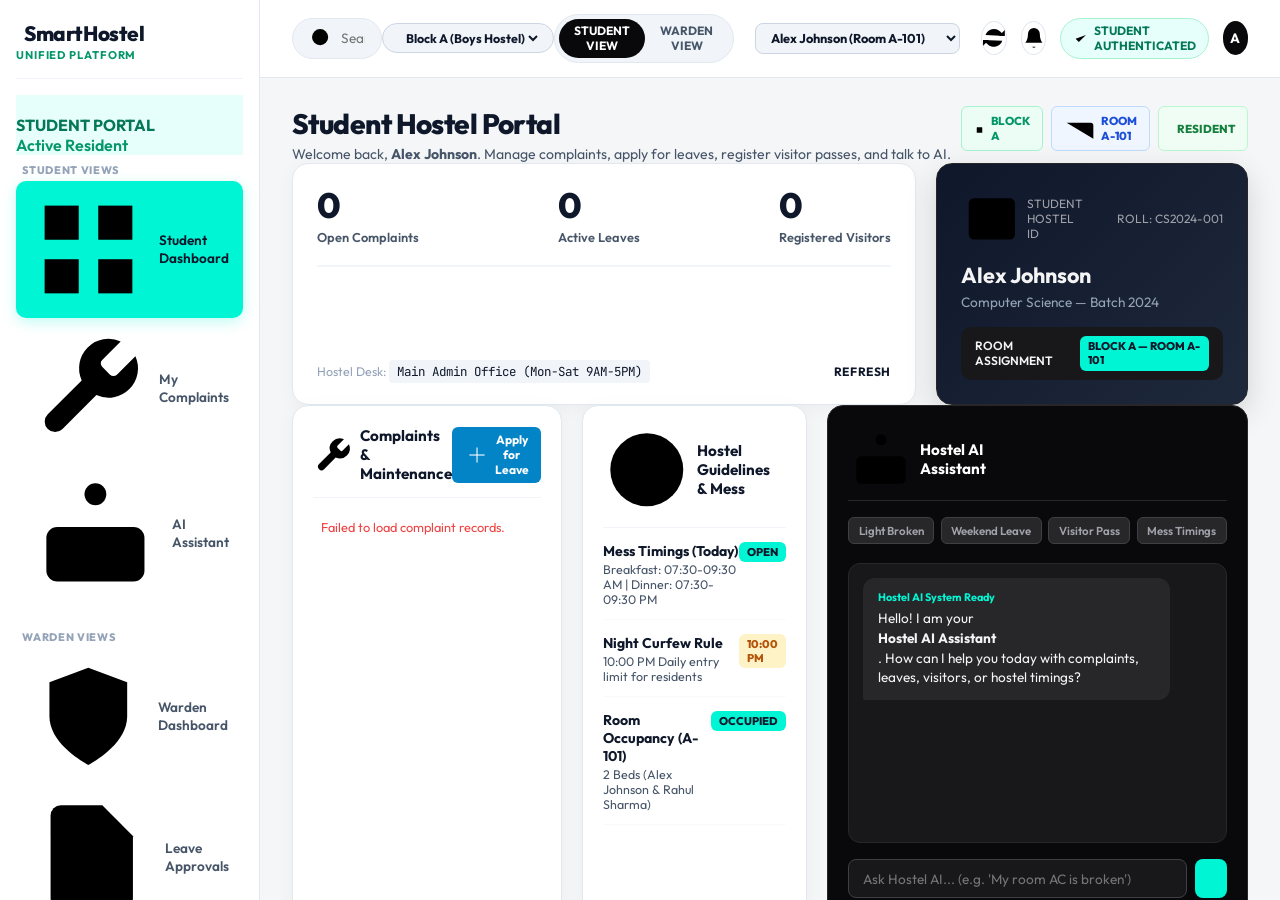
==== templates/index.html @ 500018ec "Fix warden login session persistence in localStorage so warden credentials open Warden Dashboard" ====
<!DOCTYPE html>
<html lang="en">
<head>
    <meta charset="UTF-8">
    <meta name="viewport" content="width=device-width, initial-scale=1.0">
    <title>Smart Hostel Management System - Enterprise Platform</title>
    <link rel="stylesheet" href="/static/css/style.css">
    <link rel="stylesheet" href="/static/css/dashboard.css">
</head>
<body>

    <div class="hsm-wrapper">
        <!-- Sidebar Navigation -->
        <aside class="hsm-sidebar">
            <div class="sidebar-brand">
                <a href="/" class="brand-title" style="text-decoration:none;">
                    <span style="color: var(--mint-dark); display: inline-flex;">
                        <svg class="svg-icon icon-lg" viewBox="0 0 24 24"><path d="M3 21h18M3 7v14M21 7v14M6 21V10a1 1 0 0 1 1-1h10a1 1 0 0 1 1 1v11M9 13h2v3H9zM13 13h2v3h-2zM9 6V4a1 1 0 0 1 1-1h4a1 1 0 0 1 1 1v2"/></svg>
                    </span>
                    <span style="color:var(--text-primary);">SmartHostel</span>
                </a>
                <div class="brand-sub">Unified Platform</div>
            </div>

            <!-- Profile Summary Box -->
            <div class="vault-status-box" id="sidebarProfileBox" style="background: var(--mint-light-bg); border-color: #a7f3d0;">
                <div class="vault-icon" id="sidebarProfileIcon" style="color: var(--mint-dark); display: inline-flex;">
                    <svg class="svg-icon icon-lg" viewBox="0 0 24 24"><path d="M22 10v6M2 10l10-5 10 5-10 5z"/><path d="M6 12v5c3 3 9 3 12 0v-5"/></svg>
                </div>
                <div class="vault-info">
                    <h4 id="sidebarProfileTitle" style="color: var(--mint-pill-text);">STUDENT PORTAL</h4>
                    <p id="sidebarProfileSub" style="color: var(--mint-dark); font-weight: 600;">Active Resident</p>
                </div>
            </div>

            <nav class="sidebar-nav">
                <div id="sidebarStudentNavGroup">
                    <div style="font-size:0.68rem; font-weight:800; color:var(--text-muted); letter-spacing:0.06em; margin:0.5rem 0 0.2rem 0.4rem; text-transform:uppercase;">Student Views</div>
                    <a href="javascript:void(0)" class="nav-link active" id="nav-student-dashboard" onclick="switchMainView('student', 'dashboard', this)" data-tooltip="Student Dashboard & Chat Assistant">
                        <svg class="svg-icon" viewBox="0 0 24 24"><rect x="3" y="3" width="7" height="7"/><rect x="14" y="3" width="7" height="7"/><rect x="14" y="14" width="7" height="7"/><rect x="3" y="14" width="7" height="7"/></svg>
                        <span>Student Dashboard</span>
                    </a>
                    <a href="javascript:void(0)" class="nav-link" id="nav-student-complaints" onclick="switchMainView('student', 'complaints', this)" data-tooltip="My Complaints">
                        <svg class="svg-icon" viewBox="0 0 24 24"><path d="M14.7 6.3a1 1 0 0 0 0 1.4l1.6 1.6a1 1 0 0 0 1.4 0l3.77-3.77a6 6 0 0 1-7.94 7.94l-6.91 6.91a2.12 2.12 0 0 1-3-3l6.91-6.91a6 6 0 0 1 7.94-7.94l-3.76 3.76z"/></svg>
                        <span>My Complaints</span>
                    </a>
                    <a href="javascript:void(0)" class="nav-link" id="nav-student-chat" onclick="switchMainView('student', 'chat', this)" data-tooltip="AI Assistant Console">
                        <svg class="svg-icon" viewBox="0 0 24 24"><rect x="3" y="11" width="18" height="10" rx="2"/><circle cx="12" cy="5" r="2"/><path d="M12 7v4M8 15h.01M16 15h.01"/></svg>
                        <span>AI Assistant</span>
                    </a>
                </div>

                <div id="sidebarWardenNavGroup">
                    <div style="font-size:0.68rem; font-weight:800; color:var(--text-muted); letter-spacing:0.06em; margin:1rem 0 0.2rem 0.4rem; text-transform:uppercase;">Warden Views</div>
                    <a href="javascript:void(0)" class="nav-link" id="nav-warden-complaints" onclick="switchMainView('warden', 'complaints', this)" data-tooltip="Warden Overview & Analytics">
                        <svg class="svg-icon" viewBox="0 0 24 24"><path d="M12 22s8-4 8-10V5l-8-3-8 3v7c0 6 8 10 8 10z"/></svg>
                        <span>Warden Dashboard</span>
                    </a>
                    <a href="javascript:void(0)" class="nav-link" id="nav-warden-leaves" onclick="switchMainView('warden', 'leaves', this)" data-tooltip="Approve/Reject Student Leaves">
                        <svg class="svg-icon" viewBox="0 0 24 24"><path d="M14 2H6a2 2 0 0 0-2 2v16a2 2 0 0 0 2 2h12a2 2 0 0 0 2-2V8z"/><polyline points="14 2 14 8 20 8"/><line x1="16" y1="13" x2="8" y2="13"/><line x1="16" y1="17" x2="8" y2="17"/></svg>
                        <span>Leave Approvals</span>
                    </a>
                    <a href="javascript:void(0)" class="nav-link" id="nav-warden-visitors" onclick="switchMainView('warden', 'visitors', this)" data-tooltip="Visitor Gate Passes & Security">
                        <svg class="svg-icon" viewBox="0 0 24 24"><path d="M17 21v-2a4 4 0 0 0-4-4H5a4 4 0 0 0-4 4v2"/><circle cx="9" cy="7" r="4"/><path d="M23 21v-2a4 4 0 0 0-3-3.87"/><path d="M16 3.13a4 4 0 0 1 0 7.75"/></svg>
                        <span>Visitor Security Logs</span>
                    </a>
                    <a href="javascript:void(0)" class="nav-link" id="nav-warden-rooms" onclick="switchMainView('warden', 'rooms', this)" data-tooltip="Room Capacity & Allocation">
                        <svg class="svg-icon" viewBox="0 0 24 24"><path d="M2 4v16M2 8h18a2 2 0 0 1 2 2v10M2 17h20M6 8v9"/></svg>
                        <span>Room Allocations</span>
                    </a>
                    <a href="javascript:void(0)" class="nav-link" id="nav-warden-logs" onclick="switchMainView('warden', 'logs', this)" data-tooltip="AI Agent Audit Logs">
                        <svg class="svg-icon" viewBox="0 0 24 24"><circle cx="12" cy="12" r="10"/><polyline points="12 6 12 12 16 14"/></svg>
                        <span>AI Audit Logs</span>
                    </a>
                    <a href="javascript:void(0)" class="nav-link" id="nav-warden-students" onclick="switchMainView('warden', 'students', this)" data-tooltip="Student Directory & Dataset Upload">
                        <svg class="svg-icon" viewBox="0 0 24 24"><path d="M17 21v-2a4 4 0 0 0-4-4H5a4 4 0 0 0-4 4v2"/><circle cx="9" cy="7" r="4"/><path d="M23 21v-2a4 4 0 0 0-3-3.87"/><path d="M16 3.13a4 4 0 0 1 0 7.75"/></svg>
                        <span>Student Directory</span>
                    </a>
                    <a href="javascript:void(0)" class="nav-link report-nav-btn" id="nav-warden-report" onclick="openReportModal()" data-tooltip="Download PDF Reports by Date Range" style="background: rgba(16, 185, 129, 0.1); border: 1px solid rgba(16, 185, 129, 0.3); color: #059669; font-weight: 700; margin-top: 0.5rem;">
                        <svg class="svg-icon" viewBox="0 0 24 24" style="stroke: #059669;"><path d="M14 2H6a2 2 0 0 0-2 2v16a2 2 0 0 0 2 2h12a2 2 0 0 0 2-2V8z"/><polyline points="14 2 14 8 20 8"/><line x1="12" y1="18" x2="12" y2="12"/><polyline points="9 15 12 18 15 15"/></svg>
                        <span>Generate PDF Report</span>
                    </a>
                </div>
            </nav>



            <div class="sidebar-footer">
                <button class="btn-dark-action" onclick="resetDemoData()" data-tooltip="Reload Database Records">
                    <svg class="svg-icon" viewBox="0 0 24 24"><polyline points="23 4 23 10 17 10"/><polyline points="1 20 1 14 7 14"/><path d="M3.51 9a9 9 0 0 1 14.85-3.36L23 10M1 14l4.64 4.36A9 9 0 0 0 20.49 15"/></svg>
                    <span>Reset Database</span>
                </button>
                <a href="/login" onclick="localStorage.removeItem('shms_user')" class="footer-link" data-tooltip="Switch User / Sign In to Platform" style="margin-top:0.4rem; text-decoration:none; display:flex; align-items:center; gap:0.4rem;">
                    <svg class="svg-icon" viewBox="0 0 24 24"><path d="M15 3h4a2 2 0 0 1 2 2v14a2 2 0 0 1-2 2h-4"/><polyline points="10 17 15 12 10 7"/><line x1="15" y1="12" x2="3" y2="12"/></svg>
                    <span>Sign In / Switch Role</span>
                </a>
            </div>
        </aside>

        <!-- Main Content Canvas -->
        <main class="hsm-main">
            
            <!-- Top Navigation Bar -->
            <header class="hsm-topbar">
                <div class="search-pill">
                    <svg class="svg-icon" viewBox="0 0 24 24"><circle cx="11" cy="11" r="8"/><line x1="21" y1="21" x2="16.65" y2="16.65"/></svg>
                    <input type="text" id="globalSearch" placeholder="Search complaints, leave records, visitors, FAQs...">
                </div>

                <!-- Hostel Block Selector -->
                <div class="tenant-select-pill" data-tooltip="Select Campus Hostel Block">
                    <svg class="svg-icon" viewBox="0 0 24 24"><path d="M18 20V6a2 2 0 0 0-2-2H8a2 2 0 0 0-2 2v14M2 20h20M10 12h4M10 16h4"/></svg>
                    <select id="tenantSelect">
                        <option value="main" selected>Block A (Boys Hostel)</option>
                        <option value="north">Block B (Boys Hostel)</option>
                        <option value="west">Block C (Girls Hostel)</option>
                    </select>
                </div>

                <!-- Mode Switcher Pill -->
                <div class="topbar-actions">
                    <div class="role-switcher-pill" id="topbarRoleSwitcher">
                        <button class="role-option active" id="btnModeStudent" onclick="switchMainView('student')">STUDENT VIEW</button>
                        <button class="role-option" id="btnModeWarden" onclick="switchMainView('warden')">WARDEN VIEW</button>
                    </div>

                    <!-- Student Switcher (Visible in Student Mode) -->
                    <div class="student-selector-wrapper" id="studentSelectWrap" style="margin: 0 0.5rem;" data-tooltip="Switch Active Student Resident Profile">
                        <select id="studentSelect" style="background:#f1f5f9; border:1px solid #cbd5e1; padding:0.35rem 0.7rem; border-radius:8px; font-size:0.8rem; font-weight:700; outline:none; cursor:pointer; color: #0f172a;">
                            <option value="1" selected>Alex Johnson (Room A-101)</option>
                            <option value="2">Rahul Sharma (Room A-101)</option>
                            <option value="3">Priya Patel (Room A-102)</option>
                            <option value="5">David Chen (Room A-103)</option>
                            <option value="8">Arjun Verma (Room B-101)</option>
                        </select>
                    </div>

                    <button class="icon-btn" id="refreshBtn" data-tooltip="Refresh System Data">
                        <svg class="svg-icon" viewBox="0 0 24 24"><polyline points="23 4 23 10 17 10"/><polyline points="1 20 1 14 7 14"/><path d="M3.51 9a9 9 0 0 1 14.85-3.36L23 10M1 14l4.64 4.36A9 9 0 0 0 20.49 15"/></svg>
                    </button>

                    <button class="icon-btn" data-tooltip="Notifications">
                        <svg class="svg-icon" viewBox="0 0 24 24"><path d="M18 8A6 6 0 0 0 6 8c0 7-3 9-3 9h18s-3-2-3-9"/><path d="M13.73 21a2 2 0 0 1-3.46 0"/></svg>
                    </button>

                    <div class="badge-verified" id="topAuthBadge" data-tooltip="Identity Authenticated">
                        <svg class="svg-icon icon-sm" viewBox="0 0 24 24"><polyline points="20 6 9 17 4 12"/></svg>
                        <span id="topAuthText">STUDENT AUTHENTICATED</span>
                    </div>

                    <div class="user-avatar-circle" id="userAvatar">A</div>
                </div>
            </header>

            <!-- Main Canvas Body -->
            <div class="hsm-body">
                
                <!-- ==================== VIEW 1: STUDENT PORTAL ==================== -->
                <div id="viewStudent" class="view-section">
                    
                    <!-- Title & Status Row -->
                    <div class="dashboard-title-row">
                        <div class="title-group">
                            <h1>Student Hostel Portal</h1>
                            <p>Welcome back, <strong id="studentName">Alex Johnson</strong>. Manage complaints, apply for leaves, register visitor passes, and talk to AI.</p>
                        </div>

                        <div class="security-tags">
                            <span class="sec-tag" style="background:#ecfdf5; border-color:#a7f3d0; color:#059669; font-weight:800;">
                                <svg class="svg-icon icon-sm" viewBox="0 0 24 24"><path d="M3 21h18M3 7v14M21 7v14M6 21V10a1 1 0 0 1 1-1h10a1 1 0 0 1 1 1v11"/></svg>
                                BLOCK A
                            </span>
                            <span class="sec-tag" style="background:#eff6ff; border-color:#bfdbfe; color:#1d4ed8; font-weight:800;">
                                <svg class="svg-icon icon-sm" viewBox="0 0 24 24"><path d="M2 4v16M2 8h18a2 2 0 0 1 2 2v10M2 17h20M6 8v9"/></svg>
                                ROOM A-101
                            </span>
                            <span class="sec-tag" style="background:#f0fdf4; border-color:#bbf7d0; color:#15803d; font-weight:800;">
                                <svg class="svg-icon icon-sm" viewBox="0 0 24 24"><circle cx="12" cy="12" r="10"/><path d="M12 8v4l3 3"/></svg>
                                RESIDENT
                            </span>
                        </div>
                    </div>

                    <!-- Top Hero Grid (Stats + Student ID Card) -->
                    <div class="top-hero-grid">
                        
                        <!-- Left Hero Stats Card -->
                        <div class="hero-stats-card">
                            <div class="stats-inline-row">
                                <div class="stat-item">
                                    <h2 id="complaintsCnt">0</h2>
                                    <p>Open Complaints</p>
                                </div>
                                <div class="stat-item">
                                    <h2 id="leavesCnt">0</h2>
                                    <p>Active Leaves</p>
                                </div>
                                <div class="stat-item">
                                    <h2 id="visitorsCnt">0</h2>
                                    <p>Registered Visitors</p>
                                </div>
                            </div>

                            <div class="sig-row">
                                <div>
                                    <span>Hostel Desk: </span>
                                    <span class="sig-code" style="background:#f1f5f9; color:#0f172a; padding:0.2rem 0.5rem; border-radius:4px;">Main Admin Office (Mon-Sat 9AM-5PM)</span>
                                </div>
                                <button class="btn-text-action" onclick="loadStudentPortalData(true)" data-tooltip="Re-fetch student metrics">REFRESH</button>
                            </div>
                        </div>

                        <!-- Right Hostel Student ID Card -->
                        <div class="hero-key-card" style="background: linear-gradient(135deg, #0f172a 0%, #1e293b 100%);">
                            <div class="key-card-header">
                                <span style="display:inline-flex; align-items:center; gap:0.3rem;">
                                    <svg class="svg-icon" viewBox="0 0 24 24"><rect x="3" y="4" width="18" height="16" rx="2"/><circle cx="9" cy="10" r="2"/><line x1="15" y1="8" x2="19" y2="8"/><line x1="15" y1="12" x2="19" y2="12"/><line x1="7" y1="16" x2="17" y2="16"/></svg>
                                    STUDENT HOSTEL ID
                                </span>
                                <span>ROLL: CS2024-001</span>
                            </div>

                            <div class="key-card-body">
                                <h3 id="cardStudentName">Alex Johnson</h3>
                                <p style="color:#94a3b8; font-size:0.85rem; margin-top:0.2rem;">Computer Science — Batch 2024</p>
                            </div>

                            <div class="key-card-footer">
                                <span>ROOM ASSIGNMENT</span>
                                <span class="badge-mint-tag">BLOCK A — ROOM A-101</span>
                            </div>
                        </div>
                    </div>

                    <!-- 3 Column Content Grid -->
                    <div class="hsm-grid-3">
                        
                        <!-- Card 1: My Complaints & Leaves -->
                        <div class="hsm-card">
                            <div class="card-head" style="display: flex; justify-content: space-between; align-items: center;">
                                <h3 style="display:inline-flex; align-items:center; gap:0.4rem;">
                                    <svg class="svg-icon" viewBox="0 0 24 24"><path d="M14.7 6.3a1 1 0 0 0 0 1.4l1.6 1.6a1 1 0 0 0 1.4 0l3.77-3.77a6 6 0 0 1-7.94 7.94l-6.91 6.91a2.12 2.12 0 0 1-3-3l6.91-6.91a6 6 0 0 1 7.94-7.94l-3.76 3.76z"/></svg>
                                    Complaints & Maintenance
                                </h3>
                                <button class="btn-action" onclick="openStudentLeaveModal()" style="background: #0284c7; color: #ffffff; border: none; font-weight: 700; display: inline-flex; align-items: center; gap: 0.3rem; padding: 0.35rem 0.75rem; border-radius: 6px; cursor: pointer;" data-tooltip="Apply for home leave or outing pass">
                                    <svg class="svg-icon icon-sm" viewBox="0 0 24 24" style="stroke: white;"><line x1="12" y1="5" x2="12" y2="19"/><line x1="5" y1="12" x2="19" y2="12"/></svg>
                                    <span>Apply for Leave</span>
                                </button>
                            </div>
                            <div class="item-list" id="complaintItemsList">
                                <div class="skeleton-row skeleton"></div>
                                <div class="skeleton-row skeleton"></div>
                            </div>
                        </div>


                        <!-- Card 2: Hostel Guidelines & Mess Timings -->
                        <div class="hsm-card">
                            <div class="card-head">
                                <h3 style="display:inline-flex; align-items:center; gap:0.4rem;">
                                    <svg class="svg-icon" viewBox="0 0 24 24"><circle cx="12" cy="12" r="10"/><line x1="12" y1="16" x2="12" y2="12"/><line x1="12" y1="8" x2="12.01" y2="8"/></svg>
                                    Hostel Guidelines & Mess
                                </h3>
                            </div>
                            <div class="item-list" id="hostelSpecsList">
                                <div class="item-row">
                                    <div class="item-main">
                                        <h5>Mess Timings (Today)</h5>
                                        <p>Breakfast: 07:30-09:30 AM | Dinner: 07:30-09:30 PM</p>
                                    </div>
                                    <span class="badge-mint-tag">OPEN</span>
                                </div>
                                <div class="item-row">
                                    <div class="item-main">
                                        <h5>Night Curfew Rule</h5>
                                        <p>10:00 PM Daily entry limit for residents</p>
                                    </div>
                                    <span class="badge-mint-tag" style="background:#fef3c7; color:#b45309;">10:00 PM</span>
                                </div>
                                <div class="item-row">
                                    <div class="item-main">
                                        <h5>Room Occupancy (A-101)</h5>
                                        <p>2 Beds (Alex Johnson & Rahul Sharma)</p>
                                    </div>
                                    <span class="badge-mint-tag">OCCUPIED</span>
                                </div>
                            </div>
                        </div>

                        <!-- Card 3: AI Assistant Console -->
                        <div class="ai-partner-card">
                            <div class="card-head" style="border-bottom: 1px solid #27272a; margin-bottom: 0; padding-bottom: 0.5rem;">
                                <h3 style="color:#ffffff; display:inline-flex; align-items:center; gap:0.4rem;">
                                    <svg class="svg-icon" viewBox="0 0 24 24"><rect x="3" y="11" width="18" height="10" rx="2"/><circle cx="12" cy="5" r="2"/><path d="M12 7v4M8 15h.01M16 15h.01"/></svg>
                                    Hostel AI Assistant
                                </h3>
                            </div>

                            <!-- Quick Prompt Chips -->
                            <div class="quick-chips-row">
                                <button class="chip-mini" onclick="sendQuickPrompt('My room light is not working.')" data-tooltip="Quick file complaint">Light Broken</button>
                                <button class="chip-mini" onclick="sendQuickPrompt('Apply leave for this weekend.')" data-tooltip="Quick apply leave">Weekend Leave</button>
                                <button class="chip-mini" onclick="sendQuickPrompt('My parents are visiting tomorrow.')" data-tooltip="Quick visitor pass">Visitor Pass</button>
                                <button class="chip-mini" onclick="sendQuickPrompt('What are today\'s mess timings?')" data-tooltip="Ask mess timings">Mess Timings</button>
                            </div>

                            <!-- Chat Output Box -->
                            <div class="ai-chat-box" id="aiChatBox">
                                <div class="chat-msg agent">
                                    <div class="chat-meta">Hostel AI System Ready</div>
                                    Hello! I am your <strong>Hostel AI Assistant</strong>. How can I help you today with complaints, leaves, visitors, or hostel timings?
                                </div>
                            </div>

                            <!-- Chat Input Bar -->
                            <div class="ai-input-bar">
                                <input type="text" id="aiInput" placeholder="Ask Hostel AI... (e.g. 'My room AC is broken')">
                                <button id="aiSendBtn" data-tooltip="Send message to AI assistant">
                                    <svg class="svg-icon" viewBox="0 0 24 24"><line x1="22" y1="2" x2="11" y2="13"/><polygon points="22 2 15 22 11 13 2 9 22 2"/></svg>
                                </button>
                            </div>
                        </div>

                    </div>

                    <!-- Announcement & Activity Row -->
                    <div class="hsm-grid-3" style="grid-template-columns: 2fr 1fr;">
                        <div class="alert-banner-card" style="background:#eff6ff; border-color:#bfdbfe;">
                            <div class="alert-info-box">
                                <div class="alert-icon-wrap" style="background:#dbeafe; color:#1d4ed8;">
                                    <svg class="svg-icon icon-lg" viewBox="0 0 24 24"><path d="M18 8A6 6 0 0 0 6 8c0 7-3 9-3 9h18s-3-2-3-9"/><path d="M13.73 21a2 2 0 0 1-3.46 0"/></svg>
                                </div>
                                <div class="alert-details">
                                    <h4 style="color:#1e40af;">HOSTEL ANNOUNCEMENT: Scheduled Maintenance <span style="font-size:0.75rem; color:#2563eb; font-weight:800;">NOTICE #A-42</span></h4>
                                    <p style="color:#1e3a8a;">Water supply maintenance is scheduled for Block A on Saturday between 10:00 AM and 01:00 PM.</p>
                                </div>
                            </div>
                            <div class="alert-actions">
                                <button class="btn-secondary-outline" style="border-color:#93c5fd; color:#1d4ed8;" onclick="this.parentElement.parentElement.style.display='none'" data-tooltip="Dismiss notice">ACKNOWLEDGE</button>
                            </div>
                        </div>

                        <div class="hsm-card">
                            <div class="card-head">
                                <h3 style="display:inline-flex; align-items:center; gap:0.4rem;">
                                    <svg class="svg-icon" viewBox="0 0 24 24"><polyline points="12 8 12 12 14 14"/><circle cx="12" cy="12" r="10"/></svg>
                                    Recent Activity
                                </h3>
                                <span style="font-size:0.7rem; color:var(--mint-dark); font-weight:800;">Real-time</span>
                            </div>
                            <div class="activity-feed" id="activityFeed">
                                <div class="act-item">
                                    <div class="act-check">
                                        <svg class="svg-icon icon-sm" viewBox="0 0 24 24"><polyline points="20 6 9 17 4 12"/></svg>
                                    </div>
                                    <div class="act-content">
                                        <p>Logged in as student resident</p>
                                        <span class="act-time">Just now</span>
                                    </div>
                                </div>
                            </div>
                        </div>
                    </div>

                </div>

                <!-- ==================== VIEW 2: WARDEN ADMIN PORTAL ==================== -->
                <div id="viewWarden" class="view-section" style="display: none;">
                    
                    <!-- Title Row -->
                    <div class="dashboard-title-row">
                        <div class="title-group">
                            <h1>Warden & Hostel Administration</h1>
                            <p>Real-time oversight of hostel complaints, leave applications, visitor security, and room capacity.</p>
                        </div>

                        <div class="security-tags">
                            <span class="sec-tag" style="background:#ecfdf5; border-color:#a7f3d0; color:#059669; font-weight:800;">
                                <svg class="svg-icon icon-sm" viewBox="0 0 24 24"><path d="M3 21h18M3 7v14M21 7v14M6 21V10a1 1 0 0 1 1-1h10a1 1 0 0 1 1 1v11"/></svg>
                                MAIN CAMPUS HOSTEL
                            </span>
                            <span class="sec-tag" style="background:#eff6ff; border-color:#bfdbfe; color:#1d4ed8; font-weight:800;">
                                <svg class="svg-icon icon-sm" viewBox="0 0 24 24"><circle cx="12" cy="12" r="10"/><polyline points="12 6 12 12 16 14"/></svg>
                                LIVE AUDIT ACTIVE
                            </span>
                        </div>
                    </div>

                    <!-- KPI Metric Cards Grid -->
                    <div class="top-hero-grid" style="grid-template-columns: repeat(4, 1fr);">
                        <div class="hero-stats-card" style="padding: 1.2rem;">
                            <div style="font-size:0.8rem; font-weight:700; color:var(--text-secondary);">OPEN COMPLAINTS</div>
                            <h2 id="statComplaints" style="font-size:2rem; font-weight:800; color:#0f172a; margin-top:0.3rem;">0</h2>
                            <span style="font-size:0.7rem; color:#ef4444; font-weight:700; margin-top:0.3rem;">Action Required</span>
                        </div>

                        <div class="hero-stats-card" style="padding: 1.2rem;">
                            <div style="font-size:0.8rem; font-weight:700; color:var(--text-secondary);">PENDING LEAVES</div>
                            <h2 id="statLeaves" style="font-size:2rem; font-weight:800; color:#0f172a; margin-top:0.3rem;">0</h2>
                            <span style="font-size:0.7rem; color:#d97706; font-weight:700; margin-top:0.3rem;">Awaiting Approval</span>
                        </div>

                        <div class="hero-stats-card" style="padding: 1.2rem;">
                            <div style="font-size:0.8rem; font-weight:700; color:var(--text-secondary);">TODAY'S VISITORS</div>
                            <h2 id="statVisitors" style="font-size:2rem; font-weight:800; color:#0f172a; margin-top:0.3rem;">0</h2>
                            <span style="font-size:0.7rem; color:var(--mint-dark); font-weight:700; margin-top:0.3rem;">Registered Gate Passes</span>
                        </div>

                        <div class="hero-key-card" style="padding: 1.2rem; background: linear-gradient(135deg, #0f172a 0%, #1e293b 100%);">
                            <div style="font-size:0.75rem; color:#a1a1aa; font-weight:700;">ROOM OCCUPANCY</div>
                            <h2 id="statOccupancy" style="font-size:2rem; font-weight:800; color:var(--mint-accent); margin-top:0.3rem;">0%</h2>
                            <span style="font-size:0.7rem; color:#a1a1aa;">Hostel Capacity</span>
                    </div>

                    <!-- Section Tabs -->
                    <div class="tabs-header">
                        <button class="tab-btn active" data-tab="complaints" onclick="switchWardenTab('complaints')">Complaints Management</button>
                        <button class="tab-btn" data-tab="leaves" onclick="switchWardenTab('leaves')">Leave Applications</button>
                        <button class="tab-btn" data-tab="visitors" onclick="switchWardenTab('visitors')">Visitor Logs</button>
                        <button class="tab-btn" data-tab="rooms" onclick="switchWardenTab('rooms')">Room Occupancy & Allocation</button>
                        <button class="tab-btn" data-tab="logs" onclick="switchWardenTab('logs')">AI Agent Chat Audit Logs</button>
                        <button class="tab-btn" data-tab="students" onclick="switchWardenTab('students')">Student Directory & CSV Import</button>
                    </div>


                    <!-- Tab 1: Complaints Table -->
                    <div id="tab-complaints" class="tab-content">
                        <div class="table-container">
                            <table class="data-table">
                                <thead>
                                    <tr>
                                        <th>Complaint ID</th>
                                        <th>Student</th>
                                        <th>Room</th>
                                        <th>Category</th>
                                        <th>Description</th>
                                        <th>Priority</th>
                                        <th>Status</th>
                                        <th>Created At</th>
                                        <th>Actions</th>
                                    </tr>
                                </thead>
                                <tbody id="complaintsTableBody">
                                    <tr><td colspan="9"><div class="skeleton-row skeleton"></div></td></tr>
                                </tbody>
                            </table>
                        </div>
                    </div>

                    <!-- Tab 2: Leaves Table -->
                    <div id="tab-leaves" class="tab-content" style="display: none;">
                        <div class="table-container">
                            <table class="data-table">
                                <thead>
                                    <tr>
                                        <th>Leave ID</th>
                                        <th>Student</th>
                                        <th>Room</th>
                                        <th>Leave Type</th>
                                        <th>Start Date</th>
                                        <th>End Date</th>
                                        <th>Reason</th>
                                        <th>Status</th>
                                        <th>Actions</th>
                                    </tr>
                                </thead>
                                <tbody id="leavesTableBody">
                                    <tr><td colspan="9"><div class="skeleton-row skeleton"></div></td></tr>
                                </tbody>
                            </table>
                        </div>
                    </div>

                    <!-- Tab 3: Visitors Table -->
                    <div id="tab-visitors" class="tab-content" style="display: none;">
                        <div class="table-container">
                            <table class="data-table">
                                <thead>
                                    <tr>
                                        <th>ID</th>
                                        <th>Visitor Name</th>
                                        <th>Contact</th>
                                        <th>Host Student</th>
                                        <th>Room</th>
                                        <th>Visit Date</th>
                                        <th>Visit Time</th>
                                        <th>Purpose</th>
                                        <th>Status</th>
                                        <th>Actions</th>
                                    </tr>
                                </thead>
                                <tbody id="visitorsTableBody">
                                    <tr><td colspan="10"><div class="skeleton-row skeleton"></div></td></tr>
                                </tbody>

                            </table>
                        </div>
                    </div>

                    <!-- Tab 4: Rooms Table -->
                    <div id="tab-rooms" class="tab-content" style="display: none;">
                        <div class="table-container">
                            <table class="data-table">
                                <thead>
                                    <tr>
                                        <th>Room No</th>
                                        <th>Block</th>
                                        <th>Floor</th>
                                        <th>Capacity</th>
                                        <th>Occupied</th>
                                        <th>Status</th>
                                        <th>Amenities</th>
                                    </tr>
                                </thead>
                                <tbody id="roomsTableBody">
                                    <tr><td colspan="7"><div class="skeleton-row skeleton"></div></td></tr>
                                </tbody>
                            </table>
                        </div>
                    </div>

                    <!-- Tab 5: AI Agent Audit Logs Table -->
                    <div id="tab-logs" class="tab-content" style="display: none;">
                        <div class="table-container">
                            <table class="data-table">
                                <thead>
                                    <tr>
                                        <th>Log ID</th>
                                        <th>Student ID</th>
                                        <th>User Input Message</th>
                                        <th>Detected Intent(s)</th>
                                        <th>Agents Invoked</th>
                                        <th>Final Synthesized Response</th>
                                        <th>Timestamp</th>
                                    </tr>
                                </thead>
                                <tbody id="logsTableBody">
                                    <tr><td colspan="7"><div class="skeleton-row skeleton"></div></td></tr>
                                </tbody>
                            </table>
                        </div>
                    </div>

                    <!-- Tab 6: Student Directory & CSV Import -->
                    <div id="tab-students" class="tab-content" style="display: none;">
                        <!-- Student Toolbar -->
                        <div class="student-toolbar" style="display: flex; justify-content: space-between; align-items: center; margin-bottom: 1rem; background: #ffffff; padding: 0.8rem 1rem; border-radius: 12px; border: 1px solid var(--card-border); gap: 1rem; flex-wrap: wrap;">
                            <div style="display: flex; align-items: center; gap: 0.6rem; flex: 1; min-width: 240px; background: #f8fafc; padding: 0.4rem 0.8rem; border-radius: 8px; border: 1px solid #e2e8f0;">
                                <svg class="svg-icon" viewBox="0 0 24 24" style="stroke: #64748b; width:18px; height:18px;"><circle cx="11" cy="11" r="8"/><line x1="21" y1="21" x2="16.65" y2="16.65"/></svg>
                                <input type="text" id="studentSearchInput" onkeyup="filterStudentsTable()" placeholder="Search students by name, roll no, room, or email..." style="width: 100%; border: none; outline: none; background: transparent; font-size: 0.85rem; font-weight: 500; color: #0f172a;">
                            </div>
                            <div style="display: flex; align-items: center; gap: 0.6rem;">
                                <a href="/api/students/sample-csv" download class="btn-action" style="background: #f1f5f9; color: #475569; border: 1px solid #cbd5e1; text-decoration: none; display: inline-flex; align-items: center; gap: 0.4rem; padding: 0.45rem 0.8rem; border-radius: 8px;">
                                    <svg class="svg-icon icon-sm" viewBox="0 0 24 24"><path d="M21 15v4a2 2 0 0 1-2 2H5a2 2 0 0 1-2-2v-4"/><polyline points="7 10 12 15 17 10"/><line x1="12" y1="15" x2="12" y2="3"/></svg>
                                    <span>Sample CSV</span>
                                </a>
                                <button type="button" class="btn-action" onclick="openCsvUploadModal()" style="background: #eff6ff; color: #2563eb; border: 1px solid #bfdbfe; font-weight: 700; display: inline-flex; align-items: center; gap: 0.4rem; padding: 0.45rem 0.8rem; cursor: pointer; border-radius: 8px;">
                                    <svg class="svg-icon icon-sm" viewBox="0 0 24 24"><path d="M21 15v4a2 2 0 0 1-2 2H5a2 2 0 0 1-2-2v-4"/><polyline points="17 8 12 3 7 8"/><line x1="12" y1="3" x2="12" y2="15"/></svg>
                                    <span>Upload CSV Dataset</span>
                                </button>
                                <button type="button" class="btn-action" onclick="openAddStudentModal()" style="background: #059669; color: #ffffff; border: none; font-weight: 700; display: inline-flex; align-items: center; gap: 0.4rem; padding: 0.45rem 0.9rem; cursor: pointer; border-radius: 8px;">
                                    <svg class="svg-icon icon-sm" viewBox="0 0 24 24" style="stroke: white;"><line x1="12" y1="5" x2="12" y2="19"/><line x1="5" y1="12" x2="19" y2="12"/></svg>
                                    <span>+ Add Student</span>
                                </button>
                            </div>
                        </div>

                        <!-- Students Table Container -->
                        <div class="table-container">
                            <table class="data-table">
                                <thead>
                                    <tr>
                                        <th>ID</th>
                                        <th>Roll No</th>
                                        <th>Full Name</th>
                                        <th>Email</th>
                                        <th>Contact</th>
                                        <th>Allocated Room</th>
                                        <th>Status</th>
                                        <th>Actions</th>
                                    </tr>
                                </thead>
                                <tbody id="studentsTableBody">
                                    <tr><td colspan="8"><div class="skeleton-row skeleton"></div></td></tr>
                                </tbody>

                            </table>
                        </div>
                    </div>


                </div>

            </div>
        </main>
    </div>

    <!-- Report Generator Modal -->
    <div id="reportModal" class="modal-overlay" style="display: none; position: fixed; top: 0; left: 0; right: 0; bottom: 0; background: rgba(15, 23, 42, 0.6); backdrop-filter: blur(4px); z-index: 9999; align-items: center; justify-content: center;">
        <div class="modal-card" style="background: #ffffff; border-radius: 16px; width: 90%; max-width: 520px; box-shadow: 0 20px 25px -5px rgba(0,0,0,0.1), 0 10px 10px -5px rgba(0,0,0,0.04); overflow: hidden;">
            <div class="modal-header" style="padding: 1.2rem 1.5rem; border-bottom: 1px solid #e2e8f0; display: flex; align-items: center; justify-content: space-between; background: #f8fafc;">
                <div style="display: flex; align-items: center; gap: 0.6rem;">
                    <div style="background: rgba(16, 185, 129, 0.12); padding: 0.5rem; border-radius: 8px; color: #059669; display: flex;">
                        <svg class="svg-icon icon-lg" viewBox="0 0 24 24"><path d="M14 2H6a2 2 0 0 0-2 2v16a2 2 0 0 0 2 2h12a2 2 0 0 0 2-2V8z"/><polyline points="14 2 14 8 20 8"/><line x1="12" y1="18" x2="12" y2="12"/><polyline points="9 15 12 18 15 15"/></svg>
                    </div>
                    <div>
                        <h3 style="margin: 0; font-size: 1.15rem; color: #0f172a; font-weight: 800;">Generate PDF Report</h3>
                        <p style="margin: 0; font-size: 0.78rem; color: #64748b;">Select date range and category to export PDF document</p>
                    </div>
                </div>
                <button class="modal-close-btn" onclick="closeReportModal()" style="background: none; border: none; font-size: 1.5rem; cursor: pointer; color: #64748b;">&times;</button>
            </div>
            
            <div class="modal-body" style="padding: 1.2rem 1.5rem;">
                <!-- Date Quick Shortcuts -->
                <div style="margin-bottom: 1.2rem;">
                    <label style="font-size: 0.78rem; font-weight: 700; color: #64748b; text-transform: uppercase; letter-spacing: 0.05em; display: block; margin-bottom: 0.4rem;">Quick Range Shortcuts</label>
                    <div style="display: flex; gap: 0.4rem; flex-wrap: wrap;">
                        <button type="button" class="btn-shortcut" onclick="setReportDateShortcut('today')">Today</button>
                        <button type="button" class="btn-shortcut" onclick="setReportDateShortcut('7days')">Last 7 Days</button>
                        <button type="button" class="btn-shortcut active" onclick="setReportDateShortcut('30days')">Last 30 Days</button>
                        <button type="button" class="btn-shortcut" onclick="setReportDateShortcut('month')">This Month</button>
                        <button type="button" class="btn-shortcut" onclick="setReportDateShortcut('all')">All Time</button>
                    </div>
                </div>

                <!-- Custom Date Range Inputs -->
                <div style="display: grid; grid-template-columns: 1fr 1fr; gap: 1rem; margin-bottom: 1.2rem;">
                    <div class="form-group">
                        <label for="reportStartDate" style="font-size: 0.82rem; font-weight: 700; color: #0f172a; margin-bottom: 0.3rem; display: block;">Start Date</label>
                        <input type="date" id="reportStartDate" class="form-input" style="width: 100%; padding: 0.55rem 0.75rem; border: 1px solid #cbd5e1; border-radius: 8px; font-size: 0.85rem; color: #0f172a;">
                    </div>
                    <div class="form-group">
                        <label for="reportEndDate" style="font-size: 0.82rem; font-weight: 700; color: #0f172a; margin-bottom: 0.3rem; display: block;">End Date</label>
                        <input type="date" id="reportEndDate" class="form-input" style="width: 100%; padding: 0.55rem 0.75rem; border: 1px solid #cbd5e1; border-radius: 8px; font-size: 0.85rem; color: #0f172a;">
                    </div>
                </div>

                <!-- Report Category Selection -->
                <div class="form-group" style="margin-bottom: 1.2rem;">
                    <label for="reportCategory" style="font-size: 0.82rem; font-weight: 700; color: #0f172a; margin-bottom: 0.3rem; display: block;">Report Category / Scope</label>
                    <select id="reportCategory" class="form-input" style="width: 100%; padding: 0.55rem 0.75rem; border: 1px solid #cbd5e1; border-radius: 8px; font-size: 0.85rem; font-weight: 600; color: #0f172a; background: #ffffff;">
                        <option value="all" selected>All Hostel Operations (Comprehensive)</option>
                        <option value="complaints">Student Complaints & Maintenance</option>
                        <option value="leaves">Student Outing & Leave Requests</option>
                        <option value="visitors">Visitor Security & Gate Pass Logs</option>
                        <option value="audit">AI Assistant Audit Logs</option>
                    </select>
                </div>

                <div style="background: #f0fdf4; border: 1px solid #bbf7d0; padding: 0.75rem 1rem; border-radius: 8px; display: flex; align-items: center; gap: 0.6rem;">
                    <svg class="svg-icon" viewBox="0 0 24 24" style="stroke: #059669; min-width: 20px;"><circle cx="12" cy="12" r="10"/><line x1="12" y1="16" x2="12" y2="12"/><line x1="12" y1="8" x2="12.01" y2="8"/></svg>
                    <span style="font-size: 0.78rem; color: #166534; font-weight: 500;">Generates an official formatted PDF document with metrics, data tables, and audit timestamps.</span>
                </div>
            </div>

            <div class="modal-footer" style="padding: 1rem 1.5rem; border-top: 1px solid #e2e8f0; display: flex; justify-content: flex-end; gap: 0.6rem; background: #f8fafc;">
                <button type="button" class="btn-secondary" onclick="closeReportModal()" style="padding: 0.55rem 1.2rem; border-radius: 8px; border: 1px solid #cbd5e1; background: #fff; cursor: pointer; font-weight: 600; font-size: 0.85rem; color: #334155;">Cancel</button>
                <button type="button" id="btnDownloadPdf" class="btn-primary" onclick="downloadPdfReport()" style="padding: 0.55rem 1.4rem; border-radius: 8px; background: #059669; color: white; border: none; cursor: pointer; font-weight: 700; font-size: 0.85rem; display: flex; align-items: center; gap: 0.5rem; transition: background 0.2s;">
                    <svg class="svg-icon" viewBox="0 0 24 24" style="stroke: white;"><path d="M21 15v4a2 2 0 0 1-2 2H5a2 2 0 0 1-2-2v-4"/><polyline points="7 10 12 15 17 10"/><line x1="12" y1="15" x2="12" y2="3"/></svg>
                    <span id="btnDownloadPdfText">Download PDF</span>
                </button>
            </div>
        </div>
    </div>

    <!-- Add/Edit Student Modal -->
    <div id="studentModal" class="modal-overlay" style="display: none; position: fixed; top: 0; left: 0; right: 0; bottom: 0; background: rgba(15, 23, 42, 0.6); backdrop-filter: blur(4px); z-index: 9999; align-items: center; justify-content: center;">
        <div class="modal-card" style="background: #ffffff; border-radius: 16px; width: 90%; max-width: 520px; box-shadow: 0 20px 25px -5px rgba(0,0,0,0.1); overflow: hidden;">
            <div class="modal-header" style="padding: 1.2rem 1.5rem; border-bottom: 1px solid #e2e8f0; display: flex; align-items: center; justify-content: space-between; background: #f8fafc;">
                <h3 id="studentModalTitle" style="margin: 0; font-size: 1.15rem; color: #0f172a; font-weight: 800;">Add New Student</h3>
                <button class="modal-close-btn" onclick="closeStudentModal()" style="background: none; border: none; font-size: 1.5rem; cursor: pointer; color: #64748b;">&times;</button>
            </div>
            
            <form id="studentForm" onsubmit="saveStudentForm(event)">
                <input type="hidden" id="studentEditId">
                <div class="modal-body" style="padding: 1.2rem 1.5rem; display: flex; flex-direction: column; gap: 1rem;">
                    <div class="form-group">
                        <label for="studentNameInput" style="font-size: 0.82rem; font-weight: 700; color: #0f172a; margin-bottom: 0.3rem; display: block;">Full Name *</label>
                        <input type="text" id="studentNameInput" required placeholder="e.g. Alex Johnson" style="width: 100%; padding: 0.55rem 0.75rem; border: 1px solid #cbd5e1; border-radius: 8px; font-size: 0.85rem; color: #0f172a;">
                    </div>

                    <div style="display: grid; grid-template-columns: 1fr 1fr; gap: 1rem;">
                        <div class="form-group">
                            <label for="studentRollInput" style="font-size: 0.82rem; font-weight: 700; color: #0f172a; margin-bottom: 0.3rem; display: block;">Roll Number *</label>
                            <input type="text" id="studentRollInput" required placeholder="e.g. 2026-CS-105" style="width: 100%; padding: 0.55rem 0.75rem; border: 1px solid #cbd5e1; border-radius: 8px; font-size: 0.85rem; color: #0f172a;">
                        </div>
                        <div class="form-group">
                            <label for="studentContactInput" style="font-size: 0.82rem; font-weight: 700; color: #0f172a; margin-bottom: 0.3rem; display: block;">Contact Number *</label>
                            <input type="text" id="studentContactInput" required placeholder="e.g. +91-9876543210" style="width: 100%; padding: 0.55rem 0.75rem; border: 1px solid #cbd5e1; border-radius: 8px; font-size: 0.85rem; color: #0f172a;">
                        </div>
                    </div>

                    <div class="form-group">
                        <label for="studentEmailInput" style="font-size: 0.82rem; font-weight: 700; color: #0f172a; margin-bottom: 0.3rem; display: block;">Email Address *</label>
                        <input type="email" id="studentEmailInput" required placeholder="e.g. student@hostel.edu" style="width: 100%; padding: 0.55rem 0.75rem; border: 1px solid #cbd5e1; border-radius: 8px; font-size: 0.85rem; color: #0f172a;">
                    </div>

                    <div style="display: grid; grid-template-columns: 1fr 1fr; gap: 1rem;">
                        <div class="form-group">
                            <label for="studentStatusSelect" style="font-size: 0.82rem; font-weight: 700; color: #0f172a; margin-bottom: 0.3rem; display: block;">Account Status</label>
                            <select id="studentStatusSelect" style="width: 100%; padding: 0.55rem 0.75rem; border: 1px solid #cbd5e1; border-radius: 8px; font-size: 0.85rem; color: #0f172a; background: #fff; font-weight: 700;">
                                <option value="Active" selected>Active</option>
                                <option value="Suspended">Suspended</option>
                            </select>
                        </div>
                        <div class="form-group">
                            <label for="studentRoomSelect" style="font-size: 0.82rem; font-weight: 700; color: #0f172a; margin-bottom: 0.3rem; display: block;">Assigned Room</label>
                            <select id="studentRoomSelect" style="width: 100%; padding: 0.55rem 0.75rem; border: 1px solid #cbd5e1; border-radius: 8px; font-size: 0.85rem; color: #0f172a; background: #fff;">
                                <option value="">-- No Room Allocated --</option>
                            </select>
                        </div>
                    </div>
                </div>

                <div class="modal-footer" style="padding: 1rem 1.5rem; border-top: 1px solid #e2e8f0; display: flex; justify-content: space-between; align-items: center; background: #f8fafc;">
                    <button type="button" id="btnRemoveStudent" class="btn-action btn-reject" onclick="confirmDeleteStudentFromModal()" style="padding: 0.55rem 1.1rem; border-radius: 8px; font-weight: 700; cursor: pointer; display: none;">Remove Student</button>
                    <div style="display: flex; gap: 0.6rem; margin-left: auto;">
                        <button type="button" class="btn-secondary" onclick="closeStudentModal()" style="padding: 0.55rem 1.2rem; border-radius: 8px; border: 1px solid #cbd5e1; background: #fff; cursor: pointer; font-weight: 600; font-size: 0.85rem;">Cancel</button>
                        <button type="submit" id="btnSaveStudent" class="btn-primary" style="padding: 0.55rem 1.4rem; border-radius: 8px; background: #059669; color: white; border: none; cursor: pointer; font-weight: 700; font-size: 0.85rem;">Save Details</button>
                    </div>
                </div>

            </form>
        </div>
    </div>

    <!-- CSV Dataset Upload Modal -->
    <div id="csvUploadModal" class="modal-overlay" style="display: none; position: fixed; top: 0; left: 0; right: 0; bottom: 0; background: rgba(15, 23, 42, 0.6); backdrop-filter: blur(4px); z-index: 9999; align-items: center; justify-content: center;">
        <div class="modal-card" style="background: #ffffff; border-radius: 16px; width: 90%; max-width: 520px; box-shadow: 0 20px 25px -5px rgba(0,0,0,0.1); overflow: hidden;">
            <div class="modal-header" style="padding: 1.2rem 1.5rem; border-bottom: 1px solid #e2e8f0; display: flex; align-items: center; justify-content: space-between; background: #f8fafc;">
                <div style="display: flex; align-items: center; gap: 0.6rem;">
                    <div style="background: rgba(37, 99, 235, 0.12); padding: 0.5rem; border-radius: 8px; color: #2563eb; display: flex;">
                        <svg class="svg-icon icon-lg" viewBox="0 0 24 24"><path d="M21 15v4a2 2 0 0 1-2 2H5a2 2 0 0 1-2-2v-4"/><polyline points="17 8 12 3 7 8"/><line x1="12" y1="3" x2="12" y2="15"/></svg>
                    </div>
                    <div>
                        <h3 style="margin: 0; font-size: 1.15rem; color: #0f172a; font-weight: 800;">Upload Student CSV Dataset</h3>
                        <p style="margin: 0; font-size: 0.78rem; color: #64748b;">Bulk import student records from any CSV file</p>
                    </div>
                </div>
                <button class="modal-close-btn" onclick="closeCsvUploadModal()" style="background: none; border: none; font-size: 1.5rem; cursor: pointer; color: #64748b;">&times;</button>
            </div>
            
            <form id="csvForm" onsubmit="handleCsvUpload(event)">
                <div class="modal-body" style="padding: 1.2rem 1.5rem; display: flex; flex-direction: column; gap: 1rem;">
                    <div class="dropzone" style="border: 2px dashed #cbd5e1; border-radius: 12px; padding: 1.5rem; text-align: center; background: #f8fafc; cursor: pointer; transition: all 0.2s;" onclick="document.getElementById('csvFileInput').click()">
                        <svg class="svg-icon" viewBox="0 0 24 24" style="stroke: #2563eb; width: 40px; height: 40px; margin-bottom: 0.5rem;"><path d="M21 15v4a2 2 0 0 1-2 2H5a2 2 0 0 1-2-2v-4"/><polyline points="17 8 12 3 7 8"/><line x1="12" y1="3" x2="12" y2="15"/></svg>
                        <h4 style="margin: 0 0 0.3rem 0; font-size: 0.95rem; color: #0f172a;">Click to select CSV File</h4>
                        <p style="margin: 0; font-size: 0.78rem; color: #64748b;" id="csvFileStatus">Supports .csv files with roll_no, name, email, contact, room_no</p>
                        <input type="file" id="csvFileInput" accept=".csv" required style="display: none;" onchange="onCsvFileSelected(this)">
                    </div>

                    <div style="background: #eff6ff; border: 1px solid #bfdbfe; padding: 0.75rem 1rem; border-radius: 8px; display: flex; align-items: flex-start; gap: 0.6rem;">
                        <svg class="svg-icon" viewBox="0 0 24 24" style="stroke: #2563eb; min-width: 20px; margin-top: 2px;"><circle cx="12" cy="12" r="10"/><line x1="12" y1="16" x2="12" y2="12"/><line x1="12" y1="8" x2="12.01" y2="8"/></svg>
                        <div style="font-size: 0.78rem; color: #1e40af; line-height: 1.4;">
                            <strong>CSV Header Format Requirement:</strong><br>
                            <code>roll_no, name, email, contact, room_no, password</code><br>
                            If roll_no already exists, the record will be updated automatically.
                        </div>
                    </div>
                </div>

                <div class="modal-footer" style="padding: 1rem 1.5rem; border-top: 1px solid #e2e8f0; display: flex; justify-content: flex-end; gap: 0.6rem; background: #f8fafc;">
                    <button type="button" class="btn-secondary" onclick="closeCsvUploadModal()" style="padding: 0.55rem 1.2rem; border-radius: 8px; border: 1px solid #cbd5e1; background: #fff; cursor: pointer; font-weight: 600; font-size: 0.85rem;">Cancel</button>
                    <button type="submit" id="btnSubmitCsv" class="btn-primary" style="padding: 0.55rem 1.4rem; border-radius: 8px; background: #2563eb; color: white; border: none; cursor: pointer; font-weight: 700; font-size: 0.85rem; display: flex; align-items: center; gap: 0.5rem;">
                        <span>Process & Upload Dataset</span>
                    </button>
                </div>
            </form>
        </div>
    </div>


    <!-- Student Leave Application Modal -->
    <div id="studentLeaveModal" class="modal-overlay" style="display: none; position: fixed; top: 0; left: 0; right: 0; bottom: 0; background: rgba(15, 23, 42, 0.6); backdrop-filter: blur(4px); z-index: 9999; align-items: center; justify-content: center;">
        <div class="modal-card" style="background: #ffffff; border-radius: 16px; width: 90%; max-width: 500px; box-shadow: 0 20px 25px -5px rgba(0,0,0,0.1); overflow: hidden;">
            <div class="modal-header" style="padding: 1.2rem 1.5rem; border-bottom: 1px solid #e2e8f0; display: flex; align-items: center; justify-content: space-between; background: #f8fafc;">
                <div style="display: flex; align-items: center; gap: 0.6rem;">
                    <div style="background: rgba(2, 132, 199, 0.12); padding: 0.5rem; border-radius: 8px; color: #0284c7; display: flex;">
                        <svg class="svg-icon icon-lg" viewBox="0 0 24 24"><path d="M14 2H6a2 2 0 0 0-2 2v16a2 2 0 0 0 2 2h12a2 2 0 0 0 2-2V8z"/><polyline points="14 2 14 8 20 8"/><line x1="16" y1="13" x2="8" y2="13"/><line x1="16" y1="17" x2="8" y2="17"/></svg>
                    </div>
                    <div>
                        <h3 style="margin: 0; font-size: 1.15rem; color: #0f172a; font-weight: 800;">Apply for Leave</h3>
                        <p style="margin: 0; font-size: 0.78rem; color: #64748b;">Submit outing / leave application to Warden</p>
                    </div>
                </div>
                <button class="modal-close-btn" onclick="closeStudentLeaveModal()" style="background: none; border: none; font-size: 1.5rem; cursor: pointer; color: #64748b;">&times;</button>
            </div>
            
            <form id="studentLeaveForm" onsubmit="submitStudentLeaveForm(event)">
                <div class="modal-body" style="padding: 1.2rem 1.5rem; display: flex; flex-direction: column; gap: 1rem;">
                    <div class="form-group">
                        <label for="leaveTypeSelect" style="font-size: 0.82rem; font-weight: 700; color: #0f172a; margin-bottom: 0.3rem; display: block;">Leave Type *</label>
                        <select id="leaveTypeSelect" required style="width: 100%; padding: 0.55rem 0.75rem; border: 1px solid #cbd5e1; border-radius: 8px; font-size: 0.85rem; color: #0f172a; background: #fff;">
                            <option value="Home Leave" selected>Home Leave</option>
                            <option value="Outing Pass">Weekend Outing Pass</option>
                            <option value="Emergency">Emergency Leave</option>
                            <option value="Medical">Medical Leave</option>
                        </select>
                    </div>

                    <div style="display: grid; grid-template-columns: 1fr 1fr; gap: 1rem;">
                        <div class="form-group">
                            <label for="leaveStartDate" style="font-size: 0.82rem; font-weight: 700; color: #0f172a; margin-bottom: 0.3rem; display: block;">Start Date *</label>
                            <input type="date" id="leaveStartDate" required style="width: 100%; padding: 0.55rem 0.75rem; border: 1px solid #cbd5e1; border-radius: 8px; font-size: 0.85rem; color: #0f172a;">
                        </div>
                        <div class="form-group">
                            <label for="leaveEndDate" style="font-size: 0.82rem; font-weight: 700; color: #0f172a; margin-bottom: 0.3rem; display: block;">End Date *</label>
                            <input type="date" id="leaveEndDate" required style="width: 100%; padding: 0.55rem 0.75rem; border: 1px solid #cbd5e1; border-radius: 8px; font-size: 0.85rem; color: #0f172a;">
                        </div>
                    </div>

                    <div class="form-group">
                        <label for="leaveReasonInput" style="font-size: 0.82rem; font-weight: 700; color: #0f172a; margin-bottom: 0.3rem; display: block;">Reason for Leave *</label>
                        <textarea id="leaveReasonInput" required rows="3" placeholder="State purpose of leave / outing..." style="width: 100%; padding: 0.55rem 0.75rem; border: 1px solid #cbd5e1; border-radius: 8px; font-size: 0.85rem; color: #0f172a; resize: vertical;"></textarea>
                    </div>
                </div>

                <div class="modal-footer" style="padding: 1rem 1.5rem; border-top: 1px solid #e2e8f0; display: flex; justify-content: flex-end; gap: 0.6rem; background: #f8fafc;">
                    <button type="button" class="btn-secondary" onclick="closeStudentLeaveModal()" style="padding: 0.55rem 1.2rem; border-radius: 8px; border: 1px solid #cbd5e1; background: #fff; cursor: pointer; font-weight: 600; font-size: 0.85rem;">Cancel</button>
                    <button type="submit" id="btnSubmitLeave" class="btn-primary" style="padding: 0.55rem 1.4rem; border-radius: 8px; background: #0284c7; color: white; border: none; cursor: pointer; font-weight: 700; font-size: 0.85rem;">Submit Leave Request</button>
                </div>
            </form>
        </div>
    </div>

    <!-- Warden Floating AI Chatbot Widget (Bottom-Right Corner) -->
    <div id="wardenChatFloatingWidget" style="display: none;">
        <!-- Floating Trigger Button -->
        <button id="wardenChatToggleBtn" onclick="toggleWardenChatWidget()" style="position: fixed; bottom: 24px; right: 24px; z-index: 99999; background: linear-gradient(135deg, #059669 0%, #0f172a 100%); color: white; border: 2px solid #34d399; padding: 0.75rem 1.2rem; border-radius: 50px; box-shadow: 0 10px 25px rgba(5, 150, 105, 0.4); cursor: pointer; display: flex; align-items: center; gap: 0.6rem; font-weight: 700; font-size: 0.88rem; transition: transform 0.2s ease;">
            <svg class="svg-icon" viewBox="0 0 24 24" style="stroke: #34d399; width: 22px; height: 22px;"><rect x="3" y="11" width="18" height="10" rx="2"/><circle cx="12" cy="5" r="2"/><path d="M12 7v4M8 15h.01M16 15h.01"/></svg>
            <span>Warden AI Copilot</span>
            <span style="background: #10b981; width: 10px; height: 10px; border-radius: 50%; display: inline-block; box-shadow: 0 0 8px #34d399;"></span>
        </button>

        <!-- Floating Chat Drawer Window -->
        <div id="wardenChatDrawer" style="display: none; position: fixed; bottom: 85px; right: 24px; width: 380px; height: 520px; z-index: 99999; background: linear-gradient(135deg, #0f172a 0%, #1e293b 100%); border: 1px solid rgba(255, 255, 255, 0.15); border-radius: 18px; box-shadow: 0 25px 50px -12px rgba(0, 0, 0, 0.5); flex-direction: column; overflow: hidden; font-family: inherit;">
            <!-- Drawer Header -->
            <div style="padding: 0.9rem 1.2rem; background: rgba(15, 23, 42, 0.95); border-bottom: 1px solid rgba(255,255,255,0.1); display: flex; justify-content: space-between; align-items: center;">
                <div style="display: flex; align-items: center; gap: 0.5rem;">
                    <div style="background: rgba(52, 211, 153, 0.2); padding: 0.4rem; border-radius: 8px; color: #34d399; display: flex;">
                        <svg class="svg-icon" viewBox="0 0 24 24" style="stroke: #34d399; width: 18px; height: 18px;"><rect x="3" y="11" width="18" height="10" rx="2"/><circle cx="12" cy="5" r="2"/><path d="M12 7v4M8 15h.01M16 15h.01"/></svg>
                    </div>
                    <div>
                        <h4 style="margin: 0; font-size: 0.95rem; color: white; font-weight: 800;">Warden AI Copilot</h4>
                        <span style="font-size: 0.68rem; color: #34d399; font-weight: 700;">● Online Automation Ready</span>
                    </div>
                </div>
                <button onclick="toggleWardenChatWidget()" style="background: none; border: none; color: #94a3b8; font-size: 1.4rem; cursor: pointer; line-height: 1;">&times;</button>
            </div>

            <!-- Quick Chips Bar -->
            <div style="padding: 0.6rem 0.8rem; background: rgba(30, 41, 59, 0.6); border-bottom: 1px solid rgba(255,255,255,0.05); display: flex; gap: 0.4rem; overflow-x: auto;">
                <button onclick="sendWardenQuickPrompt('Approve all pending leave requests')" style="background: rgba(255,255,255,0.1); color: #e2e8f0; border: 1px solid rgba(255,255,255,0.2); padding: 0.3rem 0.6rem; border-radius: 12px; font-size: 0.72rem; font-weight: 600; cursor: pointer; white-space: nowrap;">✅ Approve All Leaves</button>
                <button onclick="sendWardenQuickPrompt('Approve visitor pass for today')" style="background: rgba(255,255,255,0.1); color: #e2e8f0; border: 1px solid rgba(255,255,255,0.2); padding: 0.3rem 0.6rem; border-radius: 12px; font-size: 0.72rem; font-weight: 600; cursor: pointer; white-space: nowrap;">🚪 Approve Visitors</button>
                <button onclick="sendWardenQuickPrompt('Generate weekly warden audit report')" style="background: rgba(255,255,255,0.1); color: #e2e8f0; border: 1px solid rgba(255,255,255,0.2); padding: 0.3rem 0.6rem; border-radius: 12px; font-size: 0.72rem; font-weight: 600; cursor: pointer; white-space: nowrap;">📊 Audit Report</button>
            </div>

            <!-- Messages Output Container -->
            <div id="wardenAiChatBox" style="flex: 1; padding: 0.8rem; overflow-y: auto; display: flex; flex-direction: column; gap: 0.6rem;">
                <div class="chat-msg agent" style="background: rgba(30, 41, 59, 0.8); color: #f8fafc; border: 1px solid rgba(255,255,255,0.1); padding: 0.6rem 0.8rem; border-radius: 8px; font-size: 0.82rem;">
                    <div class="chat-meta" style="color: #34d399; font-weight: 800; font-size: 0.68rem; margin-bottom: 0.2rem;">Warden AI Copilot Ready</div>
                    Welcome Warden! Type administrative commands like <em>"Approve all pending leave requests"</em> or <em>"Resolve complaint CMP-2026-0001"</em>.
                </div>
            </div>

            <!-- Input Bar -->
            <div style="padding: 0.7rem; background: rgba(15, 23, 42, 0.95); border-top: 1px solid rgba(255,255,255,0.1); display: flex; gap: 0.4rem; align-items: center;">
                <input type="text" id="wardenAiInput" placeholder="Command Warden AI..." style="flex: 1; background: rgba(30, 41, 59, 0.8); border: 1px solid rgba(255,255,255,0.2); color: white; padding: 0.5rem 0.8rem; border-radius: 8px; font-size: 0.82rem; outline: none;">
                <button id="wardenAiSendBtn" onclick="sendWardenChatMessage()" style="background: #059669; color: white; border: none; padding: 0.5rem 0.9rem; border-radius: 8px; font-weight: 700; cursor: pointer; font-size: 0.82rem; display: flex; align-items: center; gap: 0.3rem;">
                    <span>Send</span>
                </button>
            </div>
        </div>
    </div>

    <!-- Toast Notification Container -->
    <div id="toastContainer" class="toast-container"></div>

    <!-- Client Scripts -->
    <script src="/static/js/chat.js"></script>
    <script src="/static/js/app.js"></script>
</body>
</html>
---- static/css/style.css ----
/* HSM - Modern Light Canvas & Mint Glassmorphism Theme (Hostel-OS SaaS Edition) */
@import url('https://fonts.googleapis.com/css2?family=Outfit:wght@300;400;500;600;700;800&family=JetBrains+Mono:wght@400;500;700&display=swap');

:root {
    --bg-canvas: #f4f6f8;
    --card-bg: #ffffff;
    --card-border: #e2e8f0;
    --card-shadow: 0 4px 20px rgba(0, 0, 0, 0.04);
    
    --dark-card-bg: #09090b;
    --dark-card-border: #27272a;
    --dark-card-text: #f4f4f5;

    --text-primary: #0f172a;
    --text-secondary: #475569;
    --text-muted: #94a3b8;

    --mint-accent: #00f5d4;
    --mint-glow: rgba(0, 245, 212, 0.25);
    --mint-dark: #059669;
    --mint-light-bg: #e6fffa;
    --mint-pill-text: #047857;

    --purple-accent: #8b5cf6;
    --purple-light: #f5f3ff;

    --badge-bg: #f1f5f9;
    --badge-border: #cbd5e1;
    
    --danger-bg: #fef2f2;
    --danger-text: #ef4444;
    --danger-border: #fca5a5;

    --warning-bg: #fffbeb;
    --warning-text: #d97706;
}

* {
    margin: 0;
    padding: 0;
    box-sizing: border-box;
    font-family: 'Outfit', -apple-system, BlinkMacSystemFont, sans-serif;
}

body {
    background-color: var(--bg-canvas);
    color: var(--text-primary);
    min-height: 100vh;
    display: flex;
    overflow-x: hidden;
}

/* Main Layout Grid */
.hsm-wrapper {
    display: flex;
    width: 100vw;
    height: 100vh;
    overflow: hidden;
}

/* Sidebar */
.hsm-sidebar {
    width: 260px;
    background: #ffffff;
    border-right: 1px solid var(--card-border);
    display: flex;
    flex-direction: column;
    padding: 1.25rem 1rem;
    flex-shrink: 0;
    z-index: 10;
}

.sidebar-brand {
    padding-bottom: 1rem;
    margin-bottom: 1rem;
    border-bottom: 1px solid #f1f5f9;
}

.brand-title {
    font-size: 1.3rem;
    font-weight: 800;
    color: #0f172a;
    letter-spacing: -0.02em;
    display: flex;
    align-items: center;
    gap: 0.5rem;
}

.brand-sub {
    font-size: 0.7rem;
    font-weight: 700;
    color: var(--mint-dark);
    letter-spacing: 0.08em;
    text-transform: uppercase;
    margin-top: 0.15rem;
}

.saas-plan-badge {
    background: linear-gradient(135deg, #09090b 0%, #18181b 100%);
    color: #ffffff;
    padding: 0.6rem 0.85rem;
    border-radius: 10px;
    font-size: 0.75rem;
    font-weight: 700;
    display: flex;
    justify-content: space-between;
    align-items: center;
    margin-bottom: 1.25rem;
    box-shadow: 0 4px 12px rgba(0, 0, 0, 0.15);
}

.saas-plan-badge span.tier {
    color: var(--mint-accent);
    font-weight: 800;
}

.sidebar-nav {
    display: flex;
    flex-direction: column;
    gap: 0.35rem;
    flex: 1;
}

.nav-link {
    display: flex;
    align-items: center;
    gap: 0.75rem;
    padding: 0.65rem 0.85rem;
    border-radius: 10px;
    font-size: 0.85rem;
    font-weight: 600;
    color: var(--text-secondary);
    text-decoration: none;
    transition: all 0.15s ease;
    cursor: pointer;
}

.nav-link:hover {
    background: #f1f5f9;
    color: var(--text-primary);
}

.nav-link.active {
    background: var(--mint-accent);
    color: #0f172a;
    box-shadow: 0 4px 14px var(--mint-glow);
}

.sidebar-footer {
    display: flex;
    flex-direction: column;
    gap: 0.5rem;
    padding-top: 1rem;
    border-top: 1px solid #f1f5f9;
}

.btn-dark-action {
    background: #09090b;
    color: #ffffff;
    border: none;
    padding: 0.65rem 1rem;
    border-radius: 8px;
    font-size: 0.8rem;
    font-weight: 700;
    cursor: pointer;
    display: flex;
    align-items: center;
    justify-content: center;
    gap: 0.5rem;
    transition: background 0.2s ease;
}

.btn-dark-action:hover {
    background: #27272a;
}

.footer-link {
    font-size: 0.75rem;
    color: var(--text-muted);
    text-decoration: none;
    display: flex;
    align-items: center;
    gap: 0.4rem;
    padding: 0.25rem 0.5rem;
}

.footer-link:hover {
    color: var(--text-primary);
}

/* Main Content Area */
.hsm-main {
    flex: 1;
    display: flex;
    flex-direction: column;
    height: 100vh;
    overflow-y: auto;
    background: var(--bg-canvas);
}

/* Top Header Bar */
.hsm-topbar {
    display: flex;
    justify-content: space-between;
    align-items: center;
    padding: 0.85rem 2rem;
    background: #ffffff;
    border-bottom: 1px solid var(--card-border);
    position: sticky;
    top: 0;
    z-index: 5;
}

.search-pill {
    display: flex;
    align-items: center;
    gap: 0.5rem;
    background: #f1f5f9;
    border: 1px solid #e2e8f0;
    border-radius: 9999px;
    padding: 0.45rem 1rem;
    width: 280px;
}

.search-pill input {
    border: none;
    background: transparent;
    outline: none;
    font-size: 0.85rem;
    width: 100%;
    color: var(--text-primary);
}

.tenant-select-pill {
    display: flex;
    align-items: center;
    gap: 0.4rem;
    background: #f1f5f9;
    border: 1px solid #cbd5e1;
    padding: 0.35rem 0.75rem;
    border-radius: 9999px;
    font-size: 0.78rem;
    font-weight: 700;
    color: #0f172a;
}

.tenant-select-pill select {
    background: transparent;
    border: none;
    outline: none;
    font-weight: 700;
    font-size: 0.78rem;
    color: #0f172a;
    cursor: pointer;
}

.telemetry-bar {
    display: flex;
    align-items: center;
    gap: 0.5rem;
    background: #ecfdf5;
    border: 1px solid #a7f3d0;
    padding: 0.35rem 0.75rem;
    border-radius: 9999px;
    font-size: 0.75rem;
    font-weight: 700;
    color: var(--mint-pill-text);
}

.topbar-actions {
    display: flex;
    align-items: center;
    gap: 0.85rem;
}

.role-switcher-pill {
    display: flex;
    background: #f1f5f9;
    padding: 0.25rem;
    border-radius: 9999px;
    border: 1px solid #e2e8f0;
}

.role-option {
    padding: 0.3rem 0.8rem;
    border-radius: 9999px;
    font-size: 0.75rem;
    font-weight: 700;
    color: var(--text-secondary);
    cursor: pointer;
    border: none;
    background: transparent;
    transition: all 0.15s ease;
}

.role-option.active {
    background: #09090b;
    color: #ffffff;
}

.badge-verified {
    display: inline-flex;
    align-items: center;
    gap: 0.35rem;
    background: var(--mint-light-bg);
    color: var(--mint-pill-text);
    border: 1px solid #a7f3d0;
    padding: 0.3rem 0.75rem;
    border-radius: 9999px;
    font-size: 0.75rem;
    font-weight: 700;
}

.icon-btn {
    background: transparent;
    border: 1px solid #e2e8f0;
    width: 34px;
    height: 34px;
    border-radius: 50%;
    display: flex;
    align-items: center;
    justify-content: center;
    cursor: pointer;
    color: var(--text-secondary);
}

.icon-btn:hover {
    background: #f1f5f9;
}

.user-avatar-circle {
    width: 34px;
    height: 34px;
    background: #09090b;
    color: #ffffff;
    border-radius: 50%;
    display: flex;
    align-items: center;
    justify-content: center;
    font-weight: 700;
    font-size: 0.85rem;
}

/* Dashboard Body Container */
.hsm-body {
    padding: 1.75rem 2rem;
    display: flex;
    flex-direction: column;
    gap: 1.5rem;
}

/* Title & Security Header */
.dashboard-title-row {
    display: flex;
    justify-content: space-between;
    align-items: flex-start;
}

.title-group h1 {
    font-size: 1.75rem;
    font-weight: 800;
    color: #0f172a;
    letter-spacing: -0.02em;
}

.title-group p {
    font-size: 0.88rem;
    color: var(--text-secondary);
    margin-top: 0.25rem;
}

.security-tags {
    display: flex;
    gap: 0.5rem;
}

.sec-tag {
    font-size: 0.72rem;
    font-weight: 700;
    padding: 0.35rem 0.75rem;
    border-radius: 6px;
    border: 1px solid #e2e8f0;
    background: #ffffff;
    color: var(--text-secondary);
    display: inline-flex;
    align-items: center;
    gap: 0.35rem;
}

/* Top Hero Grid */
.top-hero-grid {
    display: grid;
    grid-template-columns: 2fr 1fr;
    gap: 1.25rem;
}

.hero-stats-card {
    background: #ffffff;
    border: 1px solid var(--card-border);
    border-radius: 16px;
    padding: 1.5rem;
    box-shadow: var(--card-shadow);
    display: flex;
    flex-direction: column;
    justify-content: space-between;
}

.stats-inline-row {
    display: flex;
    justify-content: space-between;
    align-items: flex-start;
    padding-bottom: 1.25rem;
    border-bottom: 2px solid #f1f5f9;
}

.stat-item h2 {
    font-size: 2.2rem;
    font-weight: 800;
    color: #0f172a;
    line-height: 1;
}

.stat-item p {
    font-size: 0.8rem;
    font-weight: 600;
    color: var(--text-secondary);
    margin-top: 0.35rem;
}

.sig-row {
    display: flex;
    justify-content: space-between;
    align-items: center;
    margin-top: 1rem;
    font-size: 0.78rem;
    color: var(--text-muted);
}

.sig-code {
    font-family: 'JetBrains Mono', monospace;
    color: var(--mint-dark);
    background: #ecfdf5;
    padding: 0.2rem 0.5rem;
    border-radius: 4px;
}

.btn-text-action {
    background: transparent;
    border: none;
    font-size: 0.75rem;
    font-weight: 700;
    color: #0f172a;
    cursor: pointer;
    text-transform: uppercase;
    letter-spacing: 0.05em;
}

.btn-text-action:hover {
    color: var(--mint-dark);
}

/* Dark Profile Card */
.hero-key-card {
    background: var(--dark-card-bg);
    border: 1px solid var(--dark-card-border);
    border-radius: 16px;
    padding: 1.5rem;
    color: var(--dark-card-text);
    display: flex;
    flex-direction: column;
    justify-content: space-between;
    box-shadow: 0 10px 30px rgba(0, 0, 0, 0.15);
}

.key-card-header {
    display: flex;
    justify-content: space-between;
    align-items: center;
    font-size: 0.75rem;
    color: #a1a1aa;
    font-family: 'JetBrains Mono', monospace;
}

.key-card-body h3 {
    font-size: 1.35rem;
    font-weight: 700;
    margin-top: 0.75rem;
}

.key-card-body p {
    font-size: 0.8rem;
    color: #a1a1aa;
    margin-top: 0.2rem;
}

.key-card-footer {
    display: flex;
    justify-content: space-between;
    align-items: center;
    background: #18181b;
    padding: 0.6rem 0.85rem;
    border-radius: 10px;
    margin-top: 1rem;
    font-size: 0.75rem;
    font-weight: 600;
}

.badge-mint-tag {
    background: var(--mint-accent);
    color: #0f172a;
    padding: 0.2rem 0.5rem;
    border-radius: 6px;
    font-weight: 800;
    font-size: 0.7rem;
}

/* Main 3-Column Content Grid */
.hsm-grid-3 {
    display: grid;
    grid-template-columns: 1.2fr 1fr 1fr;
    gap: 1.25rem;
}

.hsm-card {
    background: #ffffff;
    border: 1px solid var(--card-border);
    border-radius: 16px;
    padding: 1.25rem;
    box-shadow: var(--card-shadow);
    display: flex;
    flex-direction: column;
}

.card-head {
    display: flex;
    justify-content: space-between;
    align-items: center;
    padding-bottom: 0.85rem;
    border-bottom: 1px solid #f1f5f9;
    margin-bottom: 0.85rem;
}

.card-head h3 {
    font-size: 0.95rem;
    font-weight: 700;
    color: #0f172a;
    display: flex;
    align-items: center;
    gap: 0.5rem;
}

/* List Items in Cards */
.item-list {
    display: flex;
    flex-direction: column;
    gap: 0.85rem;
}

.item-row {
    display: flex;
    justify-content: space-between;
    align-items: flex-start;
    padding-bottom: 0.75rem;
    border-bottom: 1px solid #f8fafc;
}

.item-main h5 {
    font-size: 0.88rem;
    font-weight: 700;
    color: #0f172a;
}

.item-main p {
    font-size: 0.78rem;
    color: var(--text-secondary);
    margin-top: 0.15rem;
}

.item-hash {
    font-size: 0.7rem;
    font-family: 'JetBrains Mono', monospace;
    color: var(--text-muted);
    margin-top: 0.2rem;
}

.item-status-icon {
    color: var(--mint-dark);
    font-size: 0.9rem;
}

/* AI Assistant Console Container (Dark Card) */
.ai-partner-card {
    background: var(--dark-card-bg);
    border: 1px solid var(--dark-card-border);
    border-radius: 16px;
    padding: 1.25rem;
    color: var(--dark-card-text);
    display: flex;
    flex-direction: column;
    gap: 1rem;
}

.ai-chat-box {
    display: flex;
    flex-direction: column;
    height: 280px;
    background: #18181b;
    border: 1px solid #27272a;
    border-radius: 12px;
    padding: 0.85rem;
    overflow-y: auto;
    gap: 0.75rem;
}

.chat-msg {
    display: flex;
    flex-direction: column;
    max-width: 88%;
}

.chat-msg.user {
    align-self: flex-end;
    background: var(--mint-accent);
    color: #0f172a;
    padding: 0.6rem 0.85rem;
    border-radius: 12px;
    border-bottom-right-radius: 2px;
    font-size: 0.85rem;
    font-weight: 600;
}

.chat-msg.agent {
    align-self: flex-start;
    background: #27272a;
    color: #f4f4f5;
    padding: 0.75rem 0.95rem;
    border-radius: 12px;
    border-bottom-left-radius: 2px;
    font-size: 0.85rem;
    line-height: 1.45;
}

.chat-meta {
    font-size: 0.68rem;
    color: var(--mint-accent);
    font-weight: 700;
    margin-bottom: 0.25rem;
}

.ai-input-bar {
    display: flex;
    gap: 0.5rem;
}

.ai-input-bar input {
    flex: 1;
    background: #18181b;
    border: 1px solid #3f3f46;
    border-radius: 8px;
    padding: 0.6rem 0.85rem;
    color: #ffffff;
    font-size: 0.85rem;
    outline: none;
}

.ai-input-bar button {
    background: var(--mint-accent);
    color: #0f172a;
    border: none;
    padding: 0.6rem 1rem;
    border-radius: 8px;
    font-weight: 800;
    cursor: pointer;
}

/* Prompt Chips */
.quick-chips-row {
    display: flex;
    gap: 0.4rem;
    overflow-x: auto;
    padding-bottom: 0.2rem;
}

.chip-mini {
    background: #27272a;
    color: #a1a1aa;
    border: 1px solid #3f3f46;
    padding: 0.3rem 0.6rem;
    border-radius: 6px;
    font-size: 0.72rem;
    font-weight: 600;
    cursor: pointer;
    white-space: nowrap;
}

.chip-mini:hover {
    background: var(--mint-accent);
    color: #0f172a;
}

/* SaaS Pricing Modal Overlay */
.modal-overlay {
    position: fixed;
    top: 0;
    left: 0;
    width: 100vw;
    height: 100vh;
    background: rgba(15, 23, 42, 0.75);
    backdrop-filter: blur(8px);
    display: none;
    justify-content: center;
    align-items: center;
    z-index: 100;
}

.pricing-modal {
    background: #ffffff;
    border-radius: 20px;
    padding: 2rem;
    width: 90%;
    max-width: 900px;
    box-shadow: 0 20px 50px rgba(0, 0, 0, 0.2);
    display: flex;
    flex-direction: column;
    gap: 1.5rem;
}

.pricing-grid {
    display: grid;
    grid-template-columns: repeat(3, 1fr);
    gap: 1.25rem;
}

.pricing-card {
    background: #f8fafc;
    border: 1px solid #e2e8f0;
    border-radius: 16px;
    padding: 1.5rem;
    display: flex;
    flex-direction: column;
    justify-content: space-between;
}

.pricing-card.featured {
    background: #09090b;
    color: #ffffff;
    border-color: #27272a;
    box-shadow: 0 10px 30px rgba(0, 0, 0, 0.2);
}

.price {
    font-size: 2rem;
    font-weight: 800;
    margin: 0.5rem 0;
}
---- static/css/dashboard.css ----
/* HSM Dashboard Specific Table Styles */

.tabs-header {
    display: flex;
    flex-wrap: wrap;
    gap: 0.5rem;
    border-bottom: 2px solid #e2e8f0;
    margin-bottom: 1.25rem;
}

.tab-btn {
    background: transparent;
    border: none;
    color: var(--text-secondary);
    padding: 0.75rem 1.25rem;
    font-size: 0.88rem;
    font-weight: 700;
    cursor: pointer;
    border-bottom: 2px solid transparent;
    transition: all 0.15s ease;
}

.tab-btn:hover {
    color: var(--text-primary);
}

.tab-btn.active {
    color: var(--mint-dark);
    border-bottom-color: var(--mint-dark);
}

.table-container {
    background: #ffffff;
    border: 1px solid var(--card-border);
    border-radius: 16px;
    box-shadow: var(--card-shadow);
    overflow-x: auto;
}

.data-table {
    width: 100%;
    border-collapse: collapse;
    text-align: left;
    font-size: 0.85rem;
}

.data-table th {
    background: #f8fafc;
    padding: 0.85rem 1.1rem;
    color: var(--text-secondary);
    font-weight: 700;
    border-bottom: 1px solid #e2e8f0;
}

.data-table td {
    padding: 0.85rem 1.1rem;
    border-bottom: 1px solid #f1f5f9;
    color: var(--text-primary);
}

.data-table tr:hover {
    background: #f8fafc;
}

/* Badges */
.badge {
    display: inline-block;
    padding: 0.2rem 0.6rem;
    border-radius: 9999px;
    font-size: 0.72rem;
    font-weight: 700;
}

.badge-open, .badge-pending { background: #fffbeb; color: #d97706; border: 1px solid #fde68a; }
.badge-in-progress { background: #eff6ff; color: #2563eb; border: 1px solid #bfdbfe; }
.badge-resolved, .badge-approved { background: #ecfdf5; color: #059669; border: 1px solid #a7f3d0; }
.badge-rejected, .badge-closed { background: #fef2f2; color: #dc2626; border: 1px solid #fca5a5; }

.badge-priority-low { background: #f1f5f9; color: #64748b; }
.badge-priority-medium { background: #eff6ff; color: #2563eb; }
.badge-priority-high { background: #fffbeb; color: #d97706; }
.badge-priority-urgent { background: #fef2f2; color: #dc2626; }

.action-select {
    background: #ffffff;
    color: var(--text-primary);
    border: 1px solid #cbd5e1;
    padding: 0.3rem 0.5rem;
    border-radius: 6px;
    font-size: 0.78rem;
    outline: none;
    cursor: pointer;
}

.btn-action {
    padding: 0.35rem 0.75rem;
    border-radius: 6px;
    font-size: 0.75rem;
    font-weight: 700;
    border: none;
    cursor: pointer;
}

.btn-approve { background: #ecfdf5; color: #059669; border: 1px solid #a7f3d0; }
.btn-reject { background: #fef2f2; color: #dc2626; border: 1px solid #fca5a5; }

/* Report Date Range Shortcuts */
.btn-shortcut {
    background: #f1f5f9;
    border: 1px solid #cbd5e1;
    color: #475569;
    padding: 0.3rem 0.7rem;
    border-radius: 6px;
    font-size: 0.75rem;
    font-weight: 700;
    cursor: pointer;
    transition: all 0.15s ease;
}

.btn-shortcut:hover {
    background: #e2e8f0;
    color: #0f172a;
}

.btn-shortcut.active {
    background: #059669;
    color: #ffffff;
    border-color: #059669;
}
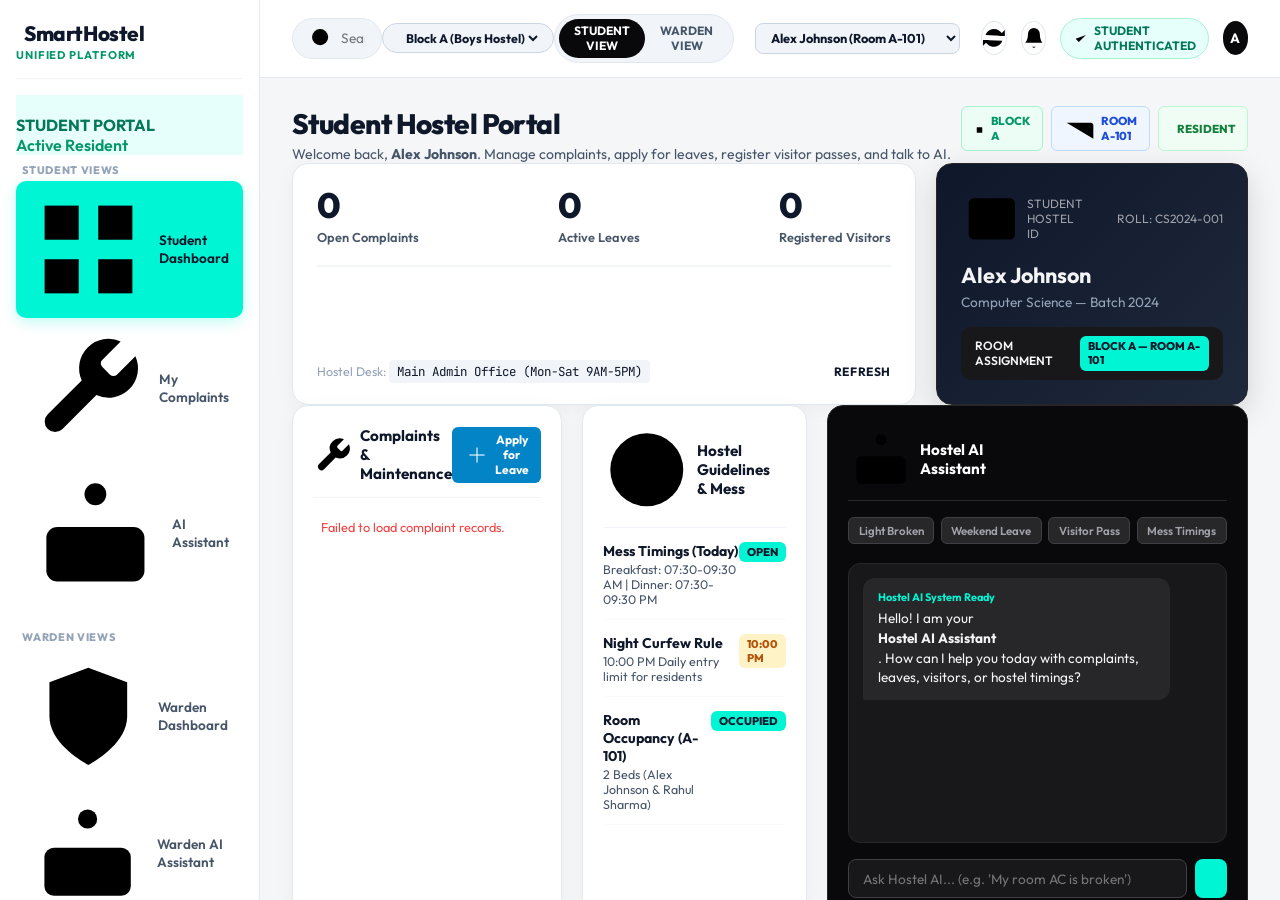
==== commit 27a95e21: "Add dedicated Warden AI Assistant tab and URL role parameter enforcement for Warden login" ====
--- a/templates/index.html
+++ b/templates/index.html
@@ -55,6 +55,10 @@
                     <a href="javascript:void(0)" class="nav-link" id="nav-warden-complaints" onclick="switchMainView('warden', 'complaints', this)" data-tooltip="Warden Overview & Analytics">
                         <svg class="svg-icon" viewBox="0 0 24 24"><path d="M12 22s8-4 8-10V5l-8-3-8 3v7c0 6 8 10 8 10z"/></svg>
                         <span>Warden Dashboard</span>
+                    </a>
+                    <a href="javascript:void(0)" class="nav-link" id="nav-warden-chat" onclick="switchMainView('warden', 'chat', this)" data-tooltip="Warden AI Assistant Console">
+                        <svg class="svg-icon" viewBox="0 0 24 24"><rect x="3" y="11" width="18" height="10" rx="2"/><circle cx="12" cy="5" r="2"/><path d="M12 7v4M8 15h.01M16 15h.01"/></svg>
+                        <span>Warden AI Assistant</span>
                     </a>
                     <a href="javascript:void(0)" class="nav-link" id="nav-warden-leaves" onclick="switchMainView('warden', 'leaves', this)" data-tooltip="Approve/Reject Student Leaves">
                         <svg class="svg-icon" viewBox="0 0 24 24"><path d="M14 2H6a2 2 0 0 0-2 2v16a2 2 0 0 0 2 2h12a2 2 0 0 0 2-2V8z"/><polyline points="14 2 14 8 20 8"/><line x1="16" y1="13" x2="8" y2="13"/><line x1="16" y1="17" x2="8" y2="17"/></svg>
@@ -418,6 +422,7 @@
                         <button class="tab-btn" data-tab="leaves" onclick="switchWardenTab('leaves')">Leave Applications</button>
                         <button class="tab-btn" data-tab="visitors" onclick="switchWardenTab('visitors')">Visitor Logs</button>
                         <button class="tab-btn" data-tab="rooms" onclick="switchWardenTab('rooms')">Room Occupancy & Allocation</button>
+                        <button class="tab-btn" data-tab="chat" onclick="switchWardenTab('chat')">Warden AI Assistant</button>
                         <button class="tab-btn" data-tab="logs" onclick="switchWardenTab('logs')">AI Agent Chat Audit Logs</button>
                         <button class="tab-btn" data-tab="students" onclick="switchWardenTab('students')">Student Directory & CSV Import</button>
                     </div>
@@ -588,6 +593,48 @@
                         </div>
                     </div>
 
+                    <!-- Tab 7: Dedicated Warden AI Assistant Console -->
+                    <div id="tab-chat" class="tab-content" style="display: none;">
+                        <div class="hsm-card warden-copilot-card" style="background: linear-gradient(135deg, #0f172a 0%, #1e293b 100%); border: 1px solid rgba(255, 255, 255, 0.12); color: white; border-radius: 16px; padding: 1.5rem;">
+                            <div class="card-head" style="border-bottom: 1px solid rgba(255,255,255,0.1); padding-bottom: 0.8rem; display: flex; justify-content: space-between; align-items: center;">
+                                <h3 style="color: white; display: flex; align-items: center; gap: 0.5rem; margin: 0; font-size: 1.1rem;">
+                                    <svg class="svg-icon" viewBox="0 0 24 24" style="stroke: #34d399; width: 22px; height: 22px;"><rect x="3" y="11" width="18" height="10" rx="2"/><circle cx="12" cy="5" r="2"/><path d="M12 7v4M8 15h.01M16 15h.01"/></svg>
+                                    Warden AI Assistant & Automated Copilot
+                                </h3>
+                                <span class="sec-tag" style="background: rgba(52, 211, 153, 0.15); color: #34d399; border-color: rgba(52, 211, 153, 0.3); font-size: 0.7rem; font-weight: 800;">AUTONOMOUS APPROVALS ACTIVE</span>
+                            </div>
+                            
+                            <div style="padding-top: 1rem;">
+                                <div style="font-size: 0.8rem; color: #94a3b8; margin-bottom: 0.6rem; font-weight: 600;">
+                                    Quick Warden Automation Commands (Click to execute or type your custom instruction):
+                                </div>
+                                <div class="quick-chips-row" style="margin-bottom: 1rem; display: flex; gap: 0.5rem; flex-wrap: wrap;">
+                                    <button class="chip-mini" onclick="sendWardenQuickPrompt('Approve all pending leave requests')" style="background: rgba(255,255,255,0.1); color: #e2e8f0; border: 1px solid rgba(255,255,255,0.2); font-weight: 600; cursor: pointer; padding: 0.4rem 0.8rem; border-radius: 20px; font-size: 0.78rem;">✅ Approve All Pending Leaves</button>
+                                    <button class="chip-mini" onclick="sendWardenQuickPrompt('Approve visitor pass for today')" style="background: rgba(255,255,255,0.1); color: #e2e8f0; border: 1px solid rgba(255,255,255,0.2); font-weight: 600; cursor: pointer; padding: 0.4rem 0.8rem; border-radius: 20px; font-size: 0.78rem;">🚪 Approve Pending Visitors</button>
+                                    <button class="chip-mini" onclick="sendWardenQuickPrompt('Generate weekly warden audit report')" style="background: rgba(255,255,255,0.1); color: #e2e8f0; border: 1px solid rgba(255,255,255,0.2); font-weight: 600; cursor: pointer; padding: 0.4rem 0.8rem; border-radius: 20px; font-size: 0.78rem;">📊 Generate Weekly Audit Report</button>
+                                    <button class="chip-mini" onclick="sendWardenQuickPrompt('Show open electrical complaints')" style="background: rgba(255,255,255,0.1); color: #e2e8f0; border: 1px solid rgba(255,255,255,0.2); font-weight: 600; cursor: pointer; padding: 0.4rem 0.8rem; border-radius: 20px; font-size: 0.78rem;">⚡ Open Electrical Complaints</button>
+                                </div>
+
+                                <!-- Dedicated Warden Chat Output Box -->
+                                <div class="ai-chat-box" id="tabWardenAiChatBox" style="background: rgba(15, 23, 42, 0.7); border: 1px solid rgba(255,255,255,0.1); min-height: 280px; max-height: 380px; overflow-y: auto; padding: 1rem; border-radius: 12px; margin-bottom: 1rem; font-size: 0.88rem;">
+                                    <div class="chat-msg agent" style="background: rgba(30, 41, 59, 0.85); color: #f8fafc; border: 1px solid rgba(255,255,255,0.1); padding: 0.75rem 1rem; border-radius: 10px; margin-bottom: 0.5rem;">
+                                        <div class="chat-meta" style="color: #34d399; font-weight: 800; font-size: 0.72rem; margin-bottom: 0.25rem;">Warden AI Copilot Ready</div>
+                                        Welcome Warden Administrator! How can I assist you today? You can type natural commands like <em>"Approve all pending leave requests"</em>, <em>"Approve leave LV-2026-0001"</em>, <em>"Resolve complaint CMP-2026-0002"</em>, or <em>"Export PDF audit report"</em>.
+                                    </div>
+                                </div>
+
+                                <!-- Dedicated Warden Chat Input Bar -->
+                                <div class="ai-input-bar" style="background: rgba(30, 41, 59, 0.95); border: 1px solid rgba(255,255,255,0.2); border-radius: 12px; display: flex; padding: 0.4rem 0.6rem; align-items: center; gap: 0.6rem;">
+                                    <input type="text" id="tabWardenAiInput" placeholder="Command Warden AI Copilot... (e.g. 'Approve all pending leave requests')" style="background: transparent; border: none; outline: none; color: white; font-size: 0.88rem; flex: 1; padding: 0.5rem;">
+                                    <button id="tabWardenAiSendBtn" onclick="sendTabWardenChatMessage()" style="background: #059669; color: white; border: none; padding: 0.55rem 1.1rem; border-radius: 8px; font-weight: 800; cursor: pointer; display: inline-flex; align-items: center; gap: 0.4rem;" data-tooltip="Execute warden command">
+                                        <svg class="svg-icon" viewBox="0 0 24 24" style="stroke: white; width: 16px; height: 16px;"><line x1="22" y1="2" x2="11" y2="13"/><polygon points="22 2 15 22 11 13 2 9 22 2"/></svg>
+                                        <span>Execute Command</span>
+                                    </button>
+                                </div>
+                            </div>
+                        </div>
+                    </div>
+
 
                 </div>
 
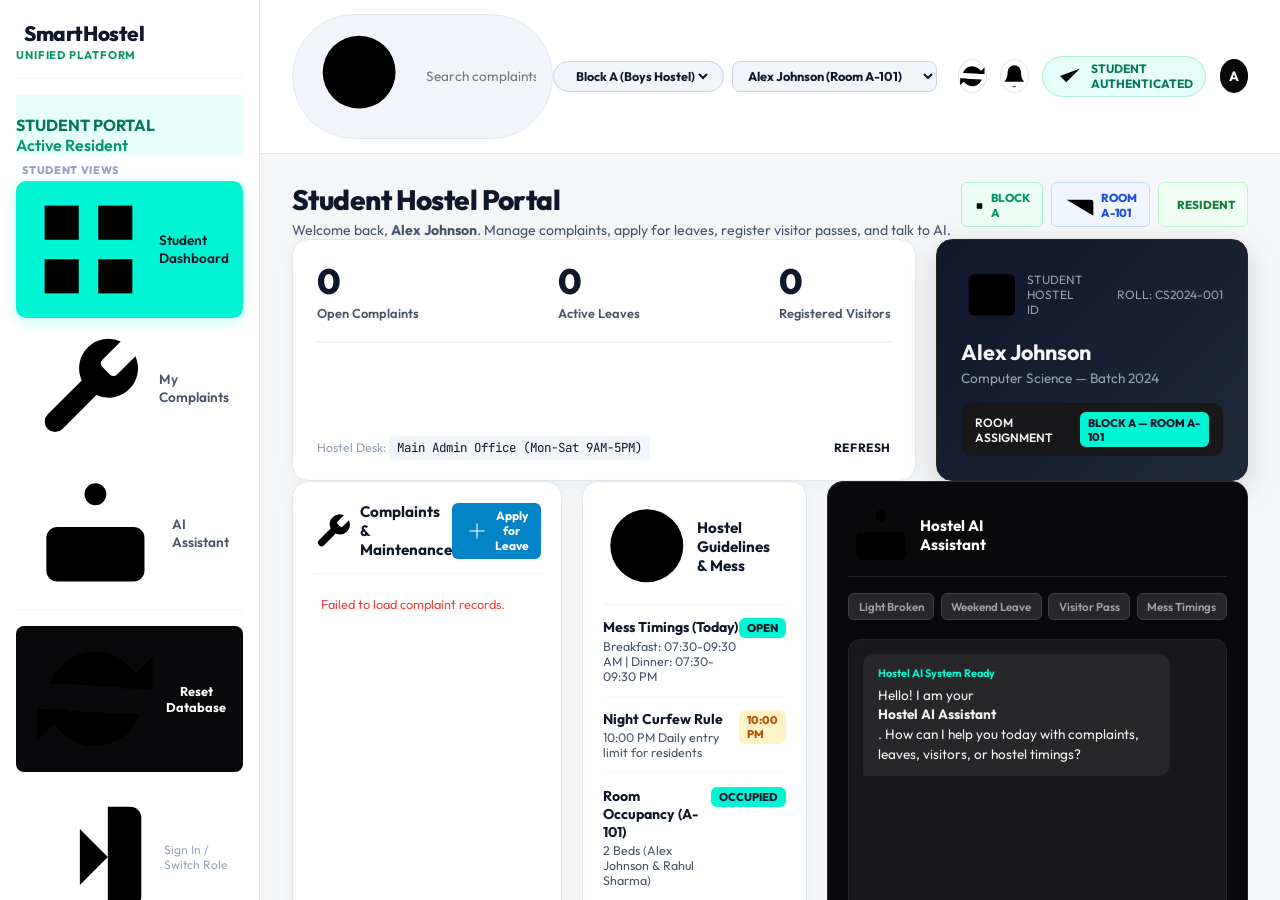
==== commit 8ed46fa5: "Remove legacy chat.js script conflict and check request referrer for warden mode in /api/me" ====
--- a/templates/index.html
+++ b/templates/index.html
@@ -925,7 +925,6 @@
     <div id="toastContainer" class="toast-container"></div>
 
     <!-- Client Scripts -->
-    <script src="/static/js/chat.js"></script>
     <script src="/static/js/app.js"></script>
 </body>
 </html>
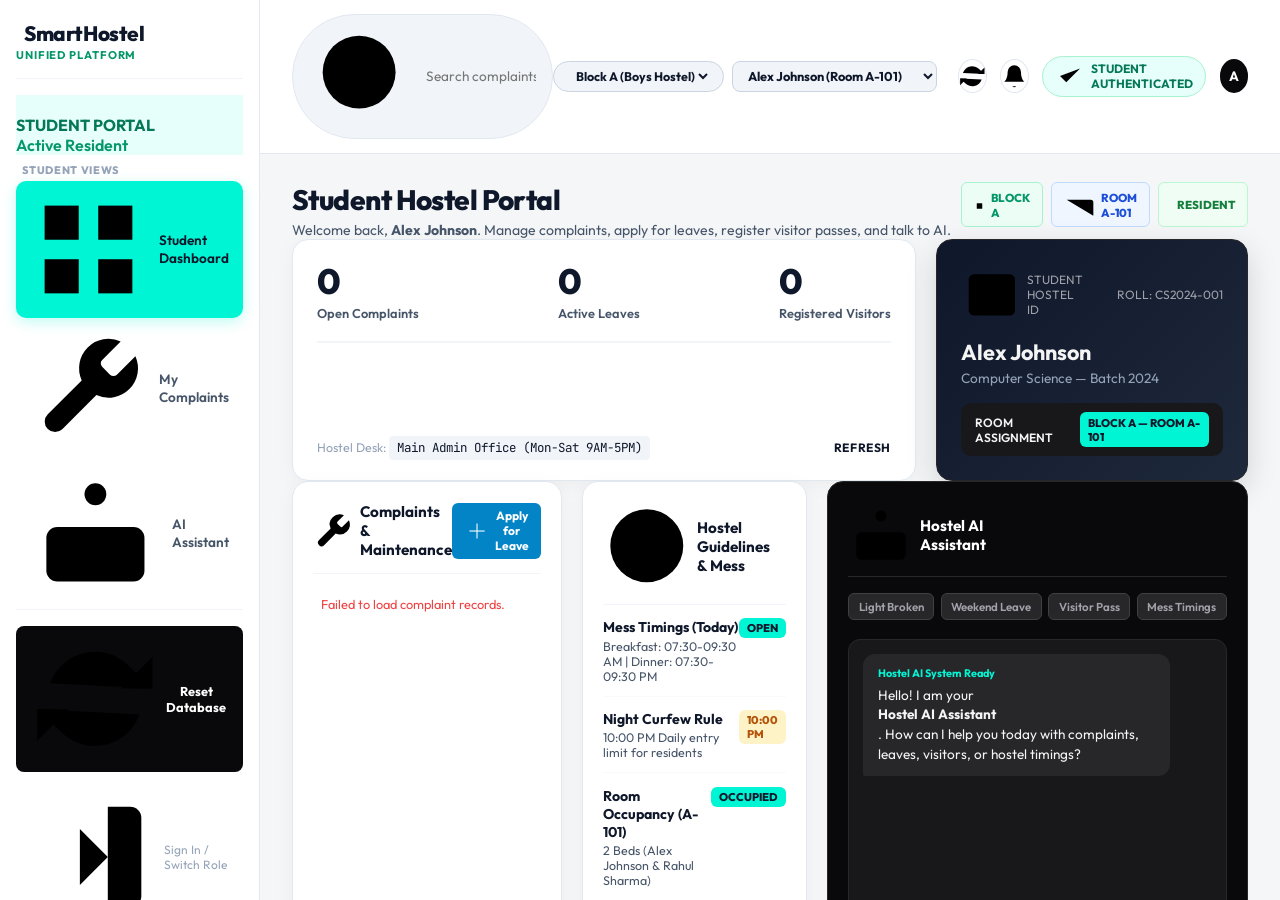
==== commit 550568f6: "Add Student Room Change Request to Warden Workflow and Room Change Requests Column in Warden Dashboa" ====
--- a/templates/index.html
+++ b/templates/index.html
@@ -414,6 +414,7 @@
                             <div style="font-size:0.75rem; color:#a1a1aa; font-weight:700;">ROOM OCCUPANCY</div>
                             <h2 id="statOccupancy" style="font-size:2rem; font-weight:800; color:var(--mint-accent); margin-top:0.3rem;">0%</h2>
                             <span style="font-size:0.7rem; color:#a1a1aa;">Hostel Capacity</span>
+                        </div>
                     </div>
 
                     <!-- Section Tabs -->
@@ -452,73 +453,94 @@
                         </div>
                     </div>
 
-                    <!-- Tab 2: Leaves Table -->
+                    <!-- Tab 2: Leaves Table & AI Intelligence Dashboard -->
                     <div id="tab-leaves" class="tab-content" style="display: none;">
+                        <!-- AI Insights Metric Strip -->
+                        <div id="leaveAiInsightsContainer" style="display: grid; grid-template-columns: repeat(4, 1fr); gap: 1rem; margin-bottom: 1.25rem;">
+                            <div class="hero-stats-card" style="padding: 1rem; background: #ecfdf5; border: 1px solid #a7f3d0;">
+                                <div style="font-size:0.75rem; font-weight:700; color:#047857;">RECOMMENDED APPROVALS</div>
+                                <h3 id="statAiApprovals" style="font-size:1.6rem; font-weight:800; color:#065f46; margin-top:0.2rem;">0</h3>
+                                <span style="font-size:0.7rem; color:#047857; font-weight:700;">Low Risk (Confidence 96%+)</span>
+                            </div>
+                            <div class="hero-stats-card" style="padding: 1rem; background: #fffbeb; border: 1px solid #fde68a;">
+                                <div style="font-size:0.75rem; font-weight:700; color:#b45309;">MANUAL REVIEWS NEEDED</div>
+                                <h3 id="statAiReviews" style="font-size:1.6rem; font-weight:800; color:#92400e; margin-top:0.2rem;">0</h3>
+                                <span style="font-size:0.7rem; color:#b45309; font-weight:700;">Requires Warden Verification</span>
+                            </div>
+                            <div class="hero-stats-card" style="padding: 1rem; background: #fef2f2; border: 1px solid #fca5a5;">
+                                <div style="font-size:0.75rem; font-weight:700; color:#b91c1c;">HIGH RISK REQUESTS</div>
+                                <h3 id="statAiHighRisk" style="font-size:1.6rem; font-weight:800; color:#991b1b; margin-top:0.2rem;">0</h3>
+                                <span style="font-size:0.7rem; color:#b91c1c; font-weight:700;">Policy Flags & Overstays</span>
+                            </div>
+                            <div class="hero-stats-card" style="padding: 1rem; background: #eff6ff; border: 1px solid #bfdbfe;">
+                                <div style="font-size:0.75rem; font-weight:700; color:#1d4ed8;">HOSTEL LEAVE TRENDS</div>
+                                <h3 id="statAiTrend" style="font-size:1.1rem; font-weight:800; color:#1e40af; margin-top:0.2rem;">+28% Weekend</h3>
+                                <span style="font-size:0.7rem; color:#1d4ed8; font-weight:700;">Avg Duration: 2.4 Days</span>
+                            </div>
+                        </div>
+
                         <div class="table-container">
                             <table class="data-table">
                                 <thead>
                                     <tr>
-                                        <th>Leave ID</th>
-                                        <th>Student</th>
-                                        <th>Room</th>
-                                        <th>Leave Type</th>
-                                        <th>Start Date</th>
-                                        <th>End Date</th>
-                                        <th>Reason</th>
+                                        <th>Leave ID & AI Risk</th>
+                                        <th>Student Context</th>
+                                        <th>Leave Details</th>
+                                        <th>Dates & Duration</th>
+                                        <th>AI Policy & Conflict Check</th>
+                                        <th>AI Recommendation</th>
                                         <th>Status</th>
-                                        <th>Actions</th>
+                                        <th>Warden Actions</th>
                                     </tr>
                                 </thead>
                                 <tbody id="leavesTableBody">
-                                    <tr><td colspan="9"><div class="skeleton-row skeleton"></div></td></tr>
+                                    <tr><td colspan="8"><div class="skeleton-row skeleton"></div></td></tr>
                                 </tbody>
                             </table>
                         </div>
                     </div>
 
-                    <!-- Tab 3: Visitors Table -->
+                    <!-- Tab 3: Visitor Security Logs & AI Decision Table -->
                     <div id="tab-visitors" class="tab-content" style="display: none;">
                         <div class="table-container">
                             <table class="data-table">
                                 <thead>
                                     <tr>
-                                        <th>ID</th>
-                                        <th>Visitor Name</th>
-                                        <th>Contact</th>
-                                        <th>Host Student</th>
-                                        <th>Room</th>
-                                        <th>Visit Date</th>
-                                        <th>Visit Time</th>
-                                        <th>Purpose</th>
+                                        <th>Pass ID & Risk</th>
+                                        <th>Visitor Details</th>
+                                        <th>Host Student Context</th>
+                                        <th>Visit Date & Time</th>
+                                        <th>AI Policy & Conflict Analysis</th>
+                                        <th>AI Recommendation</th>
                                         <th>Status</th>
-                                        <th>Actions</th>
+                                        <th>Warden Actions</th>
                                     </tr>
                                 </thead>
                                 <tbody id="visitorsTableBody">
-                                    <tr><td colspan="10"><div class="skeleton-row skeleton"></div></td></tr>
+                                    <tr><td colspan="8"><div class="skeleton-row skeleton"></div></td></tr>
                                 </tbody>
-
                             </table>
                         </div>
                     </div>
 
-                    <!-- Tab 4: Rooms Table -->
+                    <!-- Tab 4: Rooms Table & AI Health Evaluation -->
                     <div id="tab-rooms" class="tab-content" style="display: none;">
                         <div class="table-container">
                             <table class="data-table">
                                 <thead>
                                     <tr>
-                                        <th>Room No</th>
-                                        <th>Block</th>
-                                        <th>Floor</th>
-                                        <th>Capacity</th>
-                                        <th>Occupied</th>
-                                        <th>Status</th>
-                                        <th>Amenities</th>
+                                        <th>Room No & AI Health</th>
+                                        <th>Location Context</th>
+                                        <th>Occupancy Ratio</th>
+                                        <th>Status & Health Rating</th>
+                                        <th>Amenities & Features</th>
+                                        <th>AI Maintenance Conflict Check</th>
+                                        <th>AI Allocation Recommendation</th>
+                                        <th>Room Change Requests</th>
                                     </tr>
                                 </thead>
                                 <tbody id="roomsTableBody">
-                                    <tr><td colspan="7"><div class="skeleton-row skeleton"></div></td></tr>
+                                    <tr><td colspan="8"><div class="skeleton-row skeleton"></div></td></tr>
                                 </tbody>
                             </table>
                         </div>
--- a/static/css/dashboard.css
+++ b/static/css/dashboard.css
@@ -29,12 +29,17 @@
     border-bottom-color: var(--mint-dark);
 }
 
+.tab-content {
+    width: 100%;
+}
+
 .table-container {
     background: #ffffff;
     border: 1px solid var(--card-border);
     border-radius: 16px;
     box-shadow: var(--card-shadow);
     overflow-x: auto;
+    width: 100%;
 }
 
 .data-table {
